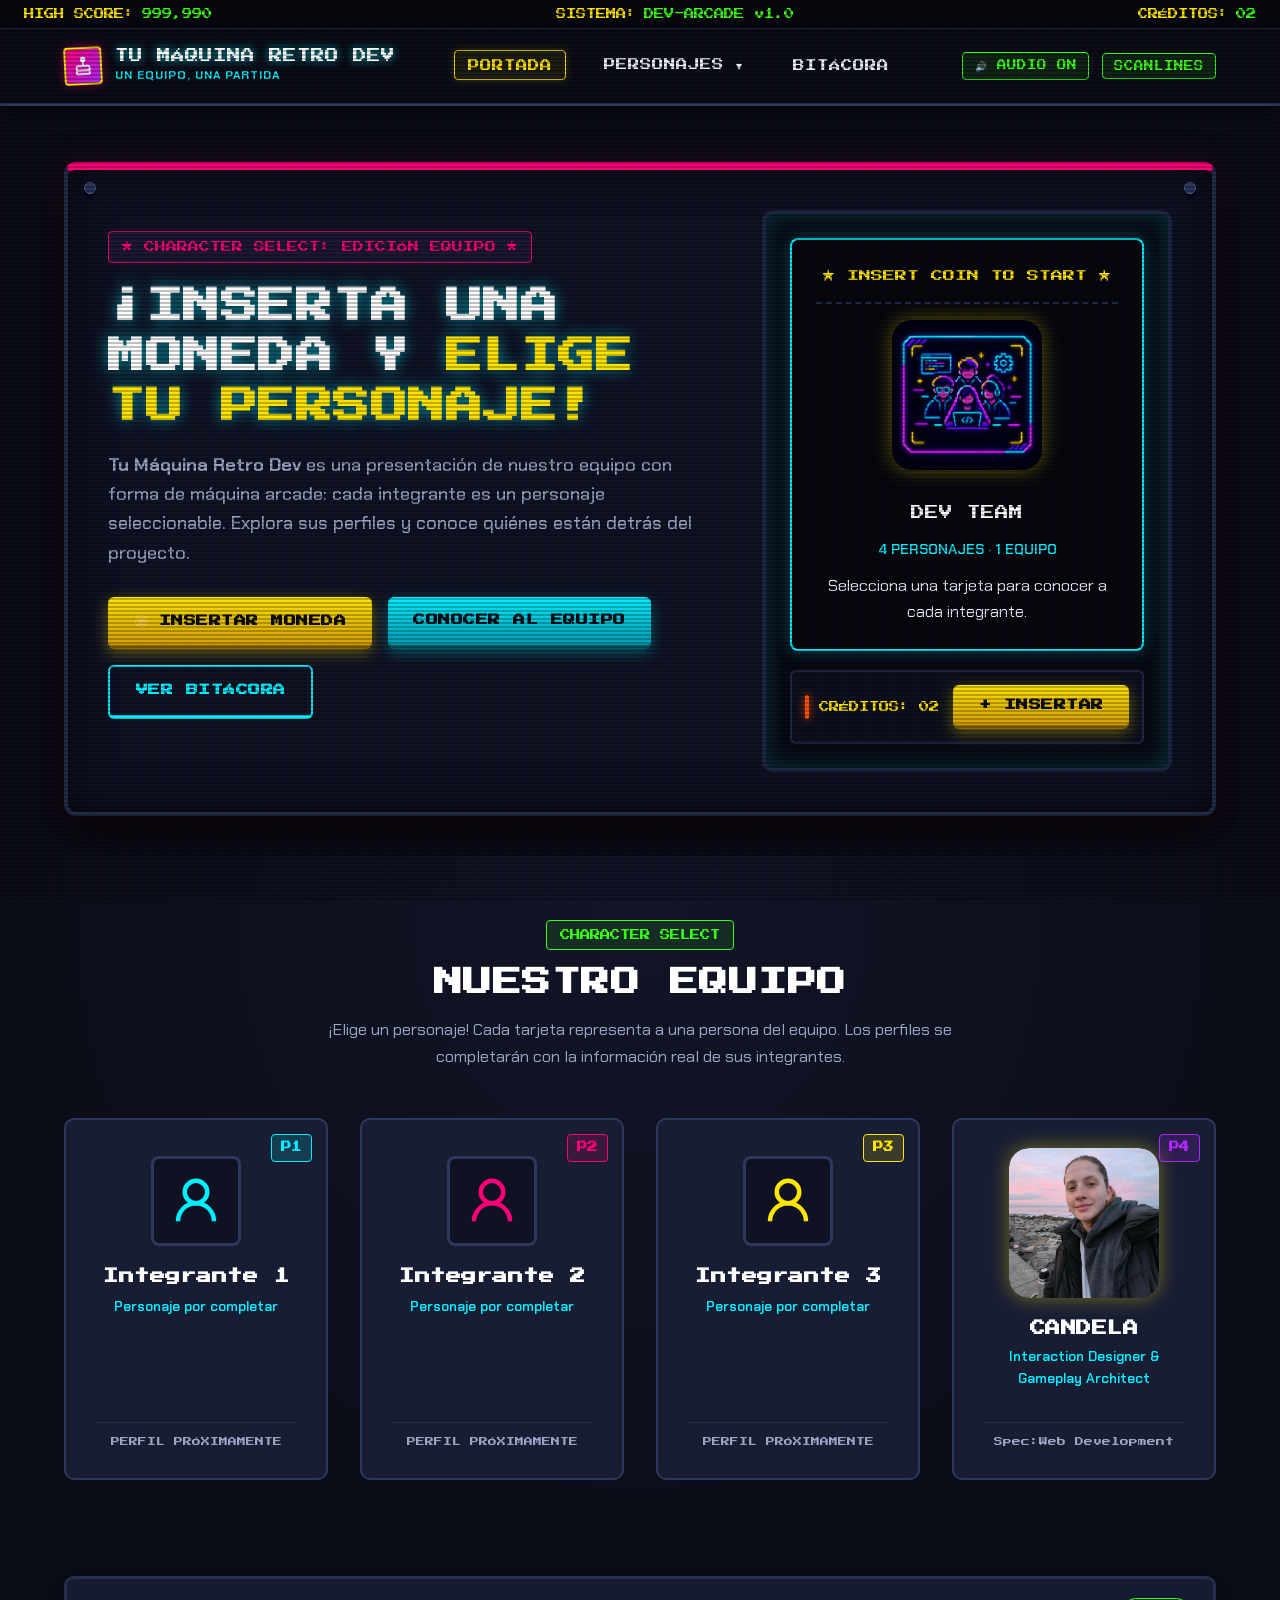
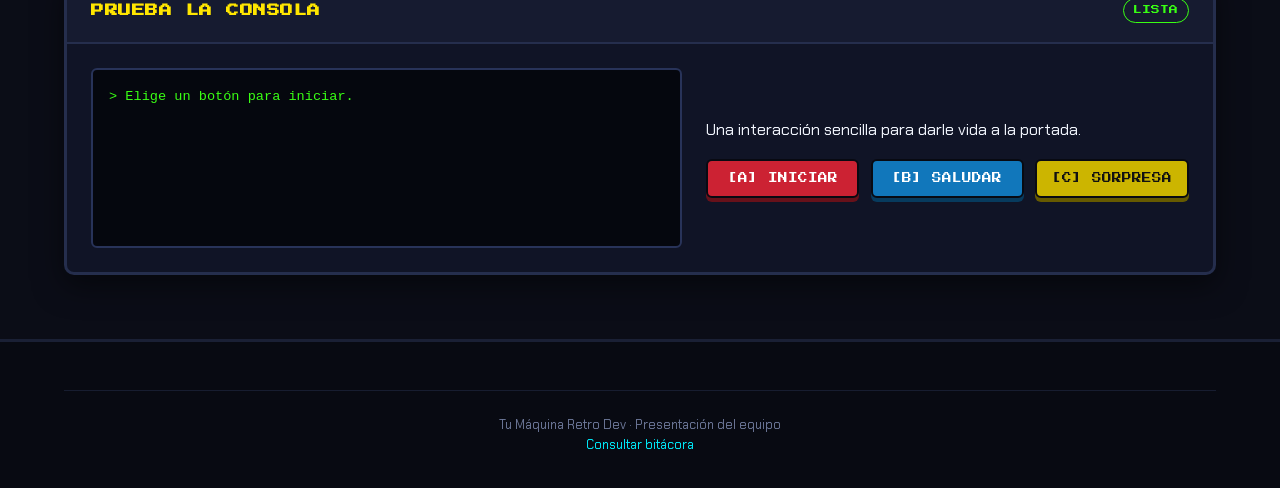
==== index.html @ 320ea213 "Actualizo index y perfil de Candela, agrego imágenes" ====
<!doctype html>
<html lang="es">

<head>
  <meta charset="UTF-8" />
  <meta name="viewport" content="width=device-width, initial-scale=1.0" />
  <meta name="description" content="Conoce al equipo detrás de Tu Máquina Retro Dev." />
  <title>Tu Máquina Retro Dev — Conoce al equipo</title>
  <link rel="stylesheet" href="css/styles.css" />
  <link rel="stylesheet" href="css/home.css" />
  <link rel="stylesheet" href="css/responsive.css" />
</head>

<body class="scanlines-active">
  <header class="arcade-header">
    <div class="header-top-hud">
      <div class="hud-item"><span>HIGH SCORE:</span><span class="hud-value">999,990</span></div>
      <div class="hud-item"><span>SISTEMA:</span><span class="hud-value">DEV-ARCADE v1.0</span></div>
      <div class="hud-item"><span>CRÉDITOS:</span><span class="hud-value credit-count-val">02</span></div>
    </div>
    <div class="header-main-nav container">
      <a class="brand-logo" href="index.html" aria-label="Tu Máquina Retro Dev, portada">
        <span class="brand-icon" aria-hidden="true">
          <svg viewBox="0 0 24 24">
            <path
              d="M12 2a3 3 0 0 0-3 3c0 1.3.84 2.4 2 2.82V11H7a3 3 0 0 0-3 3v6a2 2 0 0 0 2 2h12a2 2 0 0 0 2-2v-6a3 3 0 0 0-3-3h-4V7.82c1.16-.42 2-1.52 2-2.82a3 3 0 0 0-3-3zm-5 11h10a1 1 0 0 1 1 1v2H6v-2a1 1 0 0 1 1-1zm-1 5h12v2H6v-2z" />
          </svg>
        </span>
        <span class="brand-text">
          <span class="brand-title">TU MÁQUINA RETRO DEV</span>
          <span class="brand-subtitle">Un equipo, una partida</span>
        </span>
      </a>
      <nav aria-label="Navegación principal">
        <button class="mobile-menu-btn" id="btn-mobile-menu" type="button" aria-label="Abrir menú de navegación"
          aria-expanded="false">☰</button>
        <ul class="nav-menu" id="nav-menu-list">
          <li><a href="index.html" class="nav-link active">PORTADA</a></li>
          <li class="nav-dropdown"><button class="nav-link dropdown-toggle" type="button" aria-expanded="false"
              aria-controls="character-menu">PERSONAJES <span aria-hidden="true">▾</span></button>
            <ul class="dropdown-menu" id="character-menu">
              <li><a href="perfil-integrante-1.html" class="nav-link">PERSONAJE 1</a></li>
              <li><a href="perfil-integrante-2.html" class="nav-link">PERSONAJE 2</a></li>
              <li><a href="perfil-integrante-3.html" class="nav-link">PERSONAJE 3</a></li>
              <li><a href="perfil-integrante-4.html" class="nav-link">PERSONAJE 4</a></li>
            </ul>
          </li>
          <li><a href="bitacora.html" class="nav-link">BITÁCORA</a></li>
        </ul>
      </nav>
      <div class="header-actions">
        <button class="arcade-tool-btn" id="toggle-sound-btn" type="button" title="Activar o desactivar sonido retro">🔊
          AUDIO ON</button>
        <button class="arcade-tool-btn active" id="toggle-scanlines-btn" type="button"
          title="Activar o desactivar líneas CRT">SCANLINES</button>
      </div>
    </div>
  </header>

  <main>
    <section class="hero-arcade" id="inicio">
      <div class="container">
        <div class="arcade-cabinet-frame">
          <div class="hero-grid">
            <div class="hero-text-content">
              <p class="hero-badge-arcade">★ CHARACTER SELECT: EDICIÓN EQUIPO ★</p>
              <h1 class="hero-title">¡INSERTA UNA MONEDA Y <span>ELIGE TU PERSONAJE!</span></h1>
              <p class="hero-description"><strong>Tu Máquina Retro Dev</strong> es una presentación de nuestro equipo
                con forma de máquina arcade: cada integrante es un personaje seleccionable. Explora sus perfiles y
                conoce quiénes están detrás del proyecto.</p>
              <div class="hero-actions">
                <button class="btn-arcade btn-coin btn-insert-coin" type="button"><span aria-hidden="true">🪙</span>
                  INSERTAR MONEDA</button>
                <a href="#jugadores" class="btn-arcade btn-cyan">CONOCER AL EQUIPO</a>
                <a href="bitacora.html" class="btn-arcade btn-outline">VER BITÁCORA</a>
              </div>
            </div>
            <div class="arcade-screen-mockup" aria-label="Pantalla de selección de personajes">
              <div class="screen-crt-inner">
                <div class="screen-marquee"><span class="marquee-text">★ INSERT COIN TO START ★</span></div>
                <div class="screen-player-preview">
                  <!-- <div class="pixel-avatar-frame" aria-hidden="true">👾</div> -->
                   <div class="profile-avatar-large"
     style="width:150px; height:150px; margin:0 auto 20px auto; border-color:var(--neon-yellow); box-shadow:0 0 20px rgba(255,230,0,0.4); border-radius:20px; overflow:hidden;">

    <img src="img/PortadoDevTeam.png"
         alt="Foto portada"
         style="width:100%; height:100%; object-fit:cover; border-radius:20px;">

</div>
                  <div class="preview-name">DEV TEAM</div>
                  <div class="preview-role">4 PERSONAJES · 1 EQUIPO</div>
                  <p>Selecciona una tarjeta para conocer a cada integrante.</p>
                </div>
              </div>
              <div class="coin-door">
                <div class="coin-slot">
                  <div class="coin-slit" aria-hidden="true"></div><span class="coin-status-text">CRÉDITOS: <span
                      class="credit-count-val">02</span></span>
                </div><button class="btn-arcade btn-coin btn-insert-coin" type="button">+ INSERTAR</button>
              </div>
            </div>
          </div>
        </div>
      </div>
    </section>

    <section class="section-roster" id="jugadores">
      <div class="container">
        <header class="section-header">
          <span class="section-badge">CHARACTER SELECT</span>
          <h2 class="section-title">NUESTRO EQUIPO</h2>
          <p class="section-subtitle">¡Elige un personaje! Cada tarjeta representa a una persona del equipo. Los
            perfiles se completarán con la información real de sus integrantes.</p>
        </header>
        <div class="roster-grid">
          <a href="perfil-integrante-1.html" class="player-card"><span class="player-tag tag-p1">P1</span>
            <div class="player-avatar-box" aria-hidden="true"><svg class="player-avatar-icon" viewBox="0 0 24 24"
                fill="none" stroke="var(--neon-cyan)" stroke-width="2">
                <circle cx="12" cy="8" r="5"></circle>
                <path d="M20 21a8 8 0 1 0-16 0"></path>
              </svg></div>
            <div class="player-info-block">
              <h3 class="player-name">Integrante 1</h3>
              <p class="player-role-badge">Personaje por completar</p>
            </div>
            <p class="player-select-label">PERFIL PRÓXIMAMENTE</p>
          </a>
          <a href="perfil-integrante-2.html" class="player-card"><span class="player-tag tag-p2">P2</span>
            <div class="player-avatar-box" aria-hidden="true"><svg class="player-avatar-icon" viewBox="0 0 24 24"
                fill="none" stroke="var(--neon-pink)" stroke-width="2">
                <circle cx="12" cy="8" r="5"></circle>
                <path d="M20 21a8 8 0 1 0-16 0"></path>
              </svg></div>
            <div class="player-info-block">
              <h3 class="player-name">Integrante 2</h3>
              <p class="player-role-badge">Personaje por completar</p>
            </div>
            <p class="player-select-label">PERFIL PRÓXIMAMENTE</p>
          </a>
          <a href="perfil-integrante-3.html" class="player-card"><span class="player-tag tag-p3">P3</span>
            <div class="player-avatar-box" aria-hidden="true"><svg class="player-avatar-icon" viewBox="0 0 24 24"
                fill="none" stroke="var(--neon-yellow)" stroke-width="2">
                <circle cx="12" cy="8" r="5"></circle>
                <path d="M20 21a8 8 0 1 0-16 0"></path>
              </svg></div>
            <div class="player-info-block">
              <h3 class="player-name">Integrante 3</h3>
              <p class="player-role-badge">Personaje por completar</p>
            </div>
            <p class="player-select-label">PERFIL PRÓXIMAMENTE</p>
          </a>
          <a href="perfil-integrante-4.html" class="player-card"><span class="player-tag tag-p4">P4</span>
            <!-- <div class="player-avatar-box" aria-hidden="true"><svg class="player-avatar-icon" viewBox="0 0 24 24"
                fill="none" stroke="var(--neon-purple)" stroke-width="2">
                <circle cx="12" cy="8" r="5"></circle>
                <path d="M20 21a8 8 0 1 0-16 0"></path>
              </svg></div> -->

              <div class="profile-avatar-large"
     style="width:150px; height:150px; margin:0 auto 20px auto; border-color:var(--neon-yellow); box-shadow:0 0 20px rgba(255,230,0,0.4); border-radius:20px; overflow:hidden;">

    <img src="img/Candela.jpeg"
         alt="Foto de Candela"
         style="width:100%; height:100%; object-fit:cover; border-radius:20px;">

</div>
            <div class="player-info-block">
              <h3 class="player-name">CANDELA</h3>
              <p class="player-role-badge">Interaction Designer & Gameplay Architect</p>
            </div>
            <p class="player-select-label">Spec:Web Development </p>
          </a>
        </div>
      </div>
    </section>

    <section class="section-interactive-arcade" id="interaccion">
      <div class="container">
        <div class="arcade-test-station">
          <div class="station-header">
            <h2 class="station-title">PRUEBA LA CONSOLA</h2><span class="station-status-pill">LISTA</span>
          </div>
          <div class="station-body">
            <div class="arcade-console-screen" aria-live="polite">
              <div class="console-output-log" id="arcade-console-log">
                <div class="console-line">> Elige un botón para iniciar.</div>
              </div>
            </div>
            <div class="station-controls">
              <p>Una interacción sencilla para darle vida a la portada.</p>
              <div class="button-grid-arcade"><button class="btn-joystick-action btn-action-a" id="btn-action-a"
                  type="button">[A] INICIAR</button><button class="btn-joystick-action btn-action-b" id="btn-action-b"
                  type="button">[B] SALUDAR</button><button class="btn-joystick-action btn-action-c" id="btn-action-c"
                  type="button">[C] SORPRESA</button></div>
            </div>
          </div>
        </div>
      </div>
    </section>
  </main>

  <footer class="arcade-footer">
    <div class="container">
      <div class="footer-bottom">
        <p>Tu Máquina Retro Dev · Presentación del equipo</p><a href="bitacora.html">Consultar bitácora</a>
      </div>
    </div>
  </footer>
  <script src="js/common.js"></script>
  <script src="js/index.js"></script>
</body>

</html>
---- css/styles.css ----
/* Fuentes de Google: 'Press Start 2P' (Títulos arcade) y 'Chakra Petch' (Lectura retro-tecnológica clara) */
@import url('https://fonts.googleapis.com/css2?family=Chakra+Petch:ital,wght@0,400;0,600;0,700;1,400&family=Press+Start+2P&display=swap');

:root {
  /* Paleta de Colores Arcade */
  --bg-cabinet: #0b0d17;
  --bg-screen: #111424;
  --bg-card: #181d33;
  --bg-card-hover: #222947;
  --bg-panel: #141829;
  
  --neon-cyan: #00f0ff;
  --neon-pink: #ff0077;
  --neon-yellow: #ffe600;
  --neon-green: #39ff14;
  --neon-purple: #b026ff;
  
  --text-main: #f0f4fc;
  --text-muted: #9aa5c4;
  --text-dark: #0b0d17;
  
  --border-arcade: #2e385c;
  --border-glow: rgba(0, 240, 255, 0.4);
  
  /* Sombras y Luces */
  --glow-cyan: 0 0 10px rgba(0, 240, 255, 0.6), 0 0 20px rgba(0, 240, 255, 0.3);
  --glow-pink: 0 0 10px rgba(255, 0, 119, 0.6), 0 0 20px rgba(255, 0, 119, 0.3);
  --glow-yellow: 0 0 10px rgba(255, 230, 0, 0.6), 0 0 20px rgba(255, 230, 0, 0.3);

  /* Tipografías */
  --font-arcade: 'Press Start 2P', monospace, cursive;
  --font-text: 'Chakra Petch', -apple-system, BlinkMacSystemFont, 'Segoe UI', Roboto, sans-serif;
  
  /* Dimensiones y espaciados */
  --header-height: 74px;
  --container-max: 1200px;
}

/* Reset básico y normalización */
*, *::before, *::after {
  box-sizing: border-box;
  margin: 0;
  padding: 0;
}

html {
  scroll-behavior: smooth;
  font-size: 16px;
}

body {
  background-color: var(--bg-cabinet);
  color: var(--text-main);
  font-family: var(--font-text);
  line-height: 1.6;
  min-height: 100vh;
  position: relative;
  overflow-x: hidden;
  display: flex;
  flex-direction: column;
}

/* Efecto de Scanlines sutil sobre la pantalla */
body.scanlines-active::before {
  content: " ";
  display: block;
  position: fixed;
  top: 0; left: 0; bottom: 0; right: 0;
  background: linear-gradient(rgba(18, 16, 16, 0) 50%, rgba(0, 0, 0, 0.28) 50%),
              linear-gradient(90deg, rgba(255, 0, 0, 0.03), rgba(0, 255, 0, 0.01), rgba(0, 0, 255, 0.03));
  z-index: 999;
  background-size: 100% 4px, 6px 100%;
  pointer-events: none;
  opacity: 0.85;
}

/* Enlaces universales */
a {
  color: var(--neon-cyan);
  text-decoration: none;
  transition: all 0.2s ease;
}

a:hover {
  color: var(--neon-yellow);
  text-shadow: var(--glow-yellow);
}

/* Tipografía de títulos arcade */
h1, h2, h3, .arcade-font {
  font-family: var(--font-arcade);
  line-height: 1.4;
  letter-spacing: 0.5px;
}

.section-title {
  margin-bottom: 0.8rem;
  color: #fff;
  font-size: clamp(1.2rem, 3.5vw, 1.8rem);
}

/* Contenedor general centrado */
.container {
  width: 100%;
  max-width: var(--container-max);
  margin: 0 auto;
  padding: 0 1.5rem;
}

/* ==========================================================================
   HEADER Y NAVEGACIÓN ARCADE
   ========================================================================== */
.arcade-header {
  position: sticky;
  top: 0;
  z-index: 100;
  background: rgba(11, 13, 23, 0.95);
  backdrop-filter: blur(8px);
  border-bottom: 3px solid var(--border-arcade);
  box-shadow: 0 4px 20px rgba(0, 0, 0, 0.6);
}

/* Tira superior de estado: High Score, Créditos, etc. */
.header-top-hud {
  background: #06070d;
  border-bottom: 1px solid #1e243a;
  padding: 0.35rem 1.5rem;
  font-family: var(--font-arcade);
  font-size: 0.65rem;
  display: flex;
  justify-content: space-between;
  align-items: center;
  color: var(--neon-yellow);
}

.hud-item {
  display: flex;
  align-items: center;
  gap: 0.5rem;
}

.hud-value {
  color: var(--neon-green);
}

.header-main-nav {
  display: flex;
  align-items: center;
  justify-content: space-between;
  height: var(--header-height);
  padding: 0 1.5rem;
}

/* Logo con Marquesina Retro */
.brand-logo {
  display: flex;
  align-items: center;
  gap: 0.8rem;
  text-decoration: none;
}

.brand-icon {
  width: 38px;
  height: 38px;
  background: linear-gradient(135deg, var(--neon-pink), var(--neon-purple));
  display: flex;
  align-items: center;
  justify-content: center;
  border: 2px solid var(--neon-yellow);
  box-shadow: 0 0 10px rgba(255, 0, 119, 0.5);
  transform: rotate(-3deg);
  border-radius: 4px;
}

.brand-icon svg {
  width: 22px;
  height: 22px;
  fill: #fff;
}

.brand-text {
  display: flex;
  flex-direction: column;
}

.brand-title {
  font-family: var(--font-arcade);
  font-size: 0.85rem;
  color: #fff;
  text-shadow: 0 0 8px rgba(0, 240, 255, 0.8);
}

.brand-subtitle {
  font-size: 0.72rem;
  color: var(--neon-cyan);
  letter-spacing: 1px;
  text-transform: uppercase;
  font-weight: 700;
}

/* Links de navegación */
.nav-menu {
  display: flex;
  list-style: none;
  gap: 1.5rem;
  align-items: center;
}

.nav-link {
  font-family: var(--font-arcade);
  font-size: 0.72rem;
  color: var(--text-main);
  padding: 0.5rem 0.8rem;
  border: 1px solid transparent;
  border-radius: 4px;
  transition: all 0.2s ease;
  position: relative;
}

.nav-link:hover, .nav-link.active {
  color: var(--neon-yellow);
  border-color: var(--neon-yellow);
  background: rgba(255, 230, 0, 0.08);
  box-shadow: 0 0 10px rgba(255, 230, 0, 0.2);
}

.nav-dropdown {
  position: relative;
  list-style: none;
}

.dropdown-toggle {
  background: transparent;
  cursor: pointer;
}

.dropdown-menu {
  display: none;
  position: absolute;
  top: 100%;
  left: 0;
  z-index: 120;
  min-width: 190px;
  padding: 0.5rem;
  list-style: none;
  background: #0b0e1b;
  border: 1px solid var(--neon-cyan);
  border-radius: 4px;
  box-shadow: 0 8px 22px rgba(0, 0, 0, 0.7);
}

.nav-dropdown.open .dropdown-menu {
  display: block;
}

.dropdown-menu .nav-link {
  display: block;
  white-space: nowrap;
}

/* Menú botón de audio / scanlines */
.header-actions {
  display: flex;
  align-items: center;
  gap: 0.8rem;
}

.arcade-tool-btn {
  background: #191f38;
  border: 1px solid var(--border-arcade);
  color: var(--text-muted);
  font-family: var(--font-arcade);
  font-size: 0.6rem;
  padding: 0.45rem 0.7rem;
  cursor: pointer;
  border-radius: 4px;
  display: inline-flex;
  align-items: center;
  gap: 0.4rem;
  transition: all 0.2s ease;
}

.arcade-tool-btn:hover {
  color: #fff;
  border-color: var(--neon-cyan);
  box-shadow: 0 0 8px rgba(0, 240, 255, 0.4);
}

.arcade-tool-btn.active {
  color: var(--neon-green);
  border-color: var(--neon-green);
  background: rgba(57, 255, 20, 0.1);
}

/* Botón Hamburguesa móvil */
.mobile-menu-btn {
  display: none;
  background: transparent;
  border: 2px solid var(--neon-cyan);
  color: var(--neon-cyan);
  padding: 0.4rem 0.6rem;
  cursor: pointer;
  border-radius: 4px;
  font-size: 1.2rem;
}

/* ==========================================================================
   BOTONES ESTILO MÁQUINA ARCADE
   ========================================================================== */
.btn-arcade {
  font-family: var(--font-arcade);
  font-size: 0.75rem;
  padding: 0.9rem 1.6rem;
  border: none;
  cursor: pointer;
  position: relative;
  display: inline-flex;
  align-items: center;
  justify-content: center;
  gap: 0.6rem;
  text-transform: uppercase;
  font-weight: bold;
  text-decoration: none;
  letter-spacing: 0.5px;
  border-radius: 6px;
  transition: transform 0.1s ease, box-shadow 0.2s ease;
  user-select: none;
}

.btn-arcade:active {
  transform: translateY(3px);
}

/* Botón Primario: Moneda / Insert Coin */
.btn-coin {
  background: linear-gradient(180deg, #ffe600 0%, #d4a000 100%);
  color: #0b0d17;
  border-bottom: 4px solid #8f6c00;
  box-shadow: 0 4px 15px rgba(255, 230, 0, 0.4);
}

.btn-coin:hover {
  background: linear-gradient(180deg, #fff04d 0%, #e6b000 100%);
  box-shadow: 0 0 20px rgba(255, 230, 0, 0.7);
  color: #000;
}

/* Botón Secundario: Cyan */
.btn-cyan {
  background: linear-gradient(180deg, #00f0ff 0%, #009db3 100%);
  color: #0b0d17;
  border-bottom: 4px solid #005c69;
  box-shadow: 0 4px 15px rgba(0, 240, 255, 0.35);
}

.btn-cyan:hover {
  color: #000;
  box-shadow: 0 0 20px rgba(0, 240, 255, 0.7);
}

/* Botón Rosa / Magenta */
.btn-pink {
  background: linear-gradient(180deg, #ff0077 0%, #ba0057 100%);
  color: #fff;
  border-bottom: 4px solid #6b0032;
  box-shadow: 0 4px 15px rgba(255, 0, 119, 0.35);
}

.btn-pink:hover {
  color: #fff;
  box-shadow: 0 0 20px rgba(255, 0, 119, 0.7);
}

/* Botón Borde / Outline */
.btn-outline {
  background: transparent;
  color: var(--neon-cyan);
  border: 2px solid var(--neon-cyan);
  border-bottom: 4px solid var(--neon-cyan);
}

.btn-outline:hover {
  background: rgba(0, 240, 255, 0.15);
  color: #fff;
  box-shadow: 0 0 15px rgba(0, 240, 255, 0.4);
}

/* ==========================================================================
   FOOTER ARCADE
   ========================================================================== */
.arcade-footer {
  margin-top: auto;
  background: #080a12;
  border-top: 3px solid #1a2035;
  padding: 3rem 0 2rem;
  color: var(--text-muted);
}

.footer-grid {
  display: grid;
  grid-template-columns: 2fr 1fr 1fr;
  gap: 2.5rem;
  margin-bottom: 2.5rem;
}

.footer-brand h4 {
  font-family: var(--font-arcade);
  font-size: 0.85rem;
  color: #fff;
  margin-bottom: 0.8rem;
}

.footer-brand p {
  font-size: 0.92rem;
  line-height: 1.6;
}

.footer-col h5 {
  font-family: var(--font-arcade);
  font-size: 0.72rem;
  color: var(--neon-yellow);
  margin-bottom: 1rem;
}

.footer-links {
  list-style: none;
  display: flex;
  flex-direction: column;
  gap: 0.6rem;
}

.footer-links a {
  color: var(--text-muted);
  font-size: 0.9rem;
}

.footer-links a:hover {
  color: var(--neon-cyan);
}

.footer-bottom {
  text-align: center;
  border-top: 1px solid #171d30;
  padding-top: 1.5rem;
  font-size: 0.8rem;
  color: #6d7899;
}
---- css/home.css ----
/* Portada: marquesina y marco del gabinete */
.hero-arcade {
  padding: 3.5rem 0 2.5rem;
  overflow: hidden;
}

.arcade-cabinet-frame {
  position: relative;
  padding: 2.5rem;
  border: 4px solid #232b49;
  border-top: 8px solid var(--neon-pink);
  border-radius: 12px;
  background: #0f1324;
  box-shadow: 0 15px 40px rgba(0, 0, 0, 0.8), inset 0 0 40px rgba(0, 0, 0, 0.6), 0 0 30px rgba(255, 0, 119, 0.15);
}

.arcade-cabinet-frame::before,
.arcade-cabinet-frame::after {
  position: absolute;
  top: 12px;
  width: 12px;
  height: 12px;
  border: 1px solid #4d5d99;
  border-radius: 50%;
  background: #2a3459;
  box-shadow: 0 4px 0 rgba(0, 0, 0, 0.5);
  content: "";
}

.arcade-cabinet-frame::before { left: 16px; }
.arcade-cabinet-frame::after { right: 16px; }

.hero-grid {
  display: grid;
  grid-template-columns: 1.2fr 0.8fr;
  align-items: center;
  gap: 2.5rem;
}

.hero-badge-arcade {
  display: inline-flex;
  align-items: center;
  gap: 0.6rem;
  margin-bottom: 1.2rem;
  padding: 0.4rem 0.8rem;
  border: 1px solid var(--neon-pink);
  border-radius: 4px;
  background: #1c1833;
  color: var(--neon-pink);
  font-family: var(--font-arcade);
  font-size: 0.68rem;
  animation: pulseNeon 2s infinite ease-in-out;
}

@keyframes pulseNeon {
  0%, 100% { box-shadow: 0 0 6px rgba(255, 0, 119, 0.3); }
  50% { box-shadow: 0 0 16px rgba(255, 0, 119, 0.7); }
}

.hero-title {
  margin-bottom: 1.2rem;
  color: #fff;
  font-size: clamp(1.4rem, 4vw, 2.3rem);
  line-height: 1.35;
  text-shadow: 0 0 15px rgba(0, 240, 255, 0.6);
}

.hero-title span { color: var(--neon-yellow); }

.hero-description {
  margin-bottom: 1.8rem;
  color: var(--text-muted);
  font-size: 1.15rem;
  font-weight: 500;
}

.hero-actions {
  display: flex;
  flex-wrap: wrap;
  gap: 1rem;
  margin-bottom: 2rem;
}

.hero-specs {
  display: grid;
  grid-template-columns: repeat(3, 1fr);
  gap: 1rem;
  padding-top: 1.2rem;
  border-top: 1px solid var(--border-arcade);
}

.spec-box {
  padding: 0.6rem;
  border-left: 3px solid var(--neon-cyan);
  border-radius: 6px;
  background: rgba(0, 0, 0, 0.3);
}

.spec-label { color: var(--text-muted); font-size: 0.75rem; text-transform: uppercase; }
.spec-value { color: var(--neon-cyan); font-family: var(--font-arcade); font-size: 0.8rem; }

/* Pantalla CRT y controles de moneda */
.arcade-screen-mockup {
  position: relative;
  padding: 1.5rem;
  border: 4px solid #1f2742;
  border-radius: 12px;
  background: #080a14;
  box-shadow: inset 0 0 25px rgba(0, 240, 255, 0.2);
}

.screen-crt-inner {
  position: relative;
  overflow: hidden;
  padding: 1.5rem;
  border: 2px solid var(--neon-cyan);
  border-radius: 8px;
  background: #06070e;
  box-shadow: 0 0 15px rgba(0, 240, 255, 0.3);
}

.screen-marquee {
  margin-bottom: 1rem;
  padding-bottom: 0.8rem;
  border-bottom: 2px dashed #283359;
  text-align: center;
}

.marquee-text {
  color: var(--neon-yellow);
  font-family: var(--font-arcade);
  font-size: 0.75rem;
  animation: blinkMarquee 1s step-end infinite;
}

@keyframes blinkMarquee { 50% { opacity: 0.2; } }

.screen-player-preview {
  display: flex;
  flex-direction: column;
  align-items: center;
  gap: 0.8rem;
  text-align: center;
}

.pixel-avatar-frame {
  position: relative;
  display: flex;
  width: 110px;
  height: 110px;
  align-items: center;
  justify-content: center;
  border: 3px solid var(--neon-pink);
  border-radius: 8px;
  background: #171b30;
  box-shadow: 0 0 15px rgba(255, 0, 119, 0.4);
}

.pixel-avatar-frame svg { width: 70px; height: 70px; }
.preview-name { color: #fff; font-family: var(--font-arcade); font-size: 0.85rem; }
.preview-role { color: var(--neon-cyan); font-size: 0.9rem; font-weight: 600; }

.coin-door {
  display: flex;
  align-items: center;
  justify-content: space-between;
  gap: 0.8rem;
  margin-top: 1.2rem;
  padding: 0.8rem;
  border: 2px solid #232a48;
  border-radius: 6px;
  background: #0d101e;
}

.coin-slot { display: flex; align-items: center; gap: 0.6rem; }
.coin-slit { width: 4px; height: 24px; border-radius: 2px; background: #ff5500; box-shadow: 0 0 8px #ff5500; }
.coin-status-text { color: var(--neon-yellow); font-family: var(--font-arcade); font-size: 0.65rem; }

/* Selección de personajes */
.section-roster {
  padding: 4rem 0;
  background: radial-gradient(circle at 50% 10%, rgba(26, 33, 64, 0.4), rgba(11, 13, 23, 0) 70%);
}

.section-header { margin-bottom: 3rem; text-align: center; }

.section-badge {
  display: inline-block;
  margin-bottom: 0.8rem;
  padding: 0.35rem 0.8rem;
  border: 1px solid var(--neon-green);
  border-radius: 4px;
  background: rgba(57, 255, 20, 0.1);
  color: var(--neon-green);
  font-family: var(--font-arcade);
  font-size: 0.65rem;
}

.section-subtitle { max-width: 650px; margin: 0 auto; color: var(--text-muted); font-size: 1.05rem; }

.roster-grid { display: grid; grid-template-columns: repeat(4, 1fr); gap: 2rem; }

.player-card {
  position: relative;
  display: flex;
  flex-direction: column;
  overflow: hidden;
  padding: 1.8rem;
  border: 2px solid var(--border-arcade);
  border-radius: 10px;
  background: var(--bg-card);
  color: inherit;
  text-decoration: none;
  transition: transform 0.25s ease, border-color 0.25s ease, box-shadow 0.25s ease;
}

.player-card:hover { transform: translateY(-6px); border-color: var(--neon-cyan); box-shadow: 0 10px 30px rgba(0, 240, 255, 0.25); }
.player-card.featured { border-color: var(--neon-pink); }
.player-card.featured:hover { box-shadow: 0 10px 30px rgba(255, 0, 119, 0.3); }

.player-tag {
  position: absolute;
  top: 14px;
  right: 14px;
  padding: 0.3rem 0.6rem;
  border-radius: 4px;
  font-family: var(--font-arcade);
  font-size: 0.65rem;
  font-weight: bold;
}

.tag-p1 { border: 1px solid var(--neon-cyan); background: rgba(0, 240, 255, 0.15); color: var(--neon-cyan); }
.tag-p2 { border: 1px solid var(--neon-pink); background: rgba(255, 0, 119, 0.15); color: var(--neon-pink); }
.tag-p3 { border: 1px solid var(--neon-yellow); background: rgba(255, 230, 0, 0.15); color: var(--neon-yellow); }
.tag-p4 { border: 1px solid var(--neon-purple); background: rgba(176, 38, 255, 0.15); color: var(--neon-purple); }

.player-avatar-box {
  position: relative;
  display: flex;
  width: 90px;
  height: 90px;
  align-items: center;
  justify-content: center;
  margin: 0.5rem auto 1.2rem;
  border: 3px solid var(--border-arcade);
  border-radius: 8px;
  background: #0e1222;
}

.player-card:hover .player-avatar-box { border-color: inherit; }
.player-avatar-icon { width: 54px; height: 54px; }
.player-info-block { margin-bottom: 1.4rem; text-align: center; }
.player-name { margin-bottom: 0.4rem; color: #fff; font-family: var(--font-arcade); font-size: 0.95rem; }
.player-role-badge { display: inline-block; margin-bottom: 0.6rem; color: var(--neon-cyan); font-size: 0.85rem; font-weight: 600; }

.player-select-label {
  margin-top: auto;
  padding-top: 0.8rem;
  border-top: 1px solid rgba(255, 255, 255, 0.08);
  color: var(--text-muted);
  font-family: var(--font-arcade);
  font-size: 0.55rem;
  text-align: center;
}

/* Consola interactiva de la portada */
.section-interactive-arcade { padding: 2rem 0 4rem; }
.arcade-test-station { overflow: hidden; border: 3px solid #252e4d; border-radius: 10px; background: #101426; box-shadow: 0 10px 30px rgba(0, 0, 0, 0.5); }
.station-header { display: flex; align-items: center; justify-content: space-between; gap: 1rem; padding: 1.2rem 1.5rem; border-bottom: 2px solid #252e4d; background: #161b30; }
.station-title { color: var(--neon-yellow); font-size: 0.8rem; }
.station-status-pill { padding: 0.25rem 0.6rem; border: 1px solid var(--neon-green); border-radius: 999px; color: var(--neon-green); font-family: var(--font-arcade); font-size: 0.55rem; }
.station-body { display: grid; grid-template-columns: 1.1fr 0.9fr; gap: 1.5rem; padding: 1.5rem; }
.arcade-console-screen { min-height: 180px; padding: 1rem; border: 2px solid #283359; border-radius: 6px; background: #05070e; font-family: 'Courier New', monospace; }
.console-output-log { max-height: 180px; overflow-y: auto; color: var(--neon-green); font-size: 0.85rem; }
.console-line { margin-bottom: 0.45rem; }
.console-prompt-line { display: flex; gap: 0.4rem; margin-top: 0.8rem; color: var(--neon-cyan); font-family: 'Courier New', monospace; font-size: 0.85rem; }
.blinking-cursor { animation: blinkMarquee 1s step-end infinite; }
.station-controls { display: flex; flex-direction: column; justify-content: center; gap: 1rem; }
.button-grid-arcade { display: grid; grid-template-columns: repeat(3, 1fr); gap: 0.7rem; }
.btn-joystick-action { padding: 0.8rem 0.5rem; border: 2px solid #080a12; border-radius: 6px; color: #fff; font-family: var(--font-arcade); font-size: 0.6rem; cursor: pointer; transition: transform 0.15s ease, filter 0.15s ease; }
.btn-joystick-action:hover { filter: brightness(1.2); transform: translateY(-2px); }
.btn-action-a { background: #cc2233; box-shadow: 0 4px #67111a; }
.btn-action-b { background: #1177bb; box-shadow: 0 4px #073b5e; }
.btn-action-c { background: #ccb500; color: #111; box-shadow: 0 4px #665a00; }

@media (prefers-reduced-motion: reduce) {
  .hero-badge-arcade, .marquee-text, .blinking-cursor { animation: none; }
}
---- css/responsive.css ----
/* ==========================================================================
   BREAKPOINTS RESPONSIVE OBLIGATORIOS (1200px, 900px, 400px)
   ========================================================================== */

/* Breakpoint 1: 1200px (Laptops medianas y pantallas de escritorio) */
@media (max-width: 1200px) {
  :root {
    --container-max: 1000px;
  }
  
  .features-grid {
    grid-template-columns: repeat(2, 1fr);
  }
  
  .hero-grid {
    grid-template-columns: 1.1fr 0.9fr;
    gap: 2rem;
  }

  .roster-grid {
    grid-template-columns: repeat(2, 1fr);
  }
}

/* Breakpoint 2: 900px (Tablets y pantallas medianas) */
@media (max-width: 900px) {
  .header-main-nav {
    position: relative;
  }
  
  .mobile-menu-btn {
    display: block;
  }
  
  .nav-menu {
    display: none;
    position: absolute;
    top: var(--header-height);
    left: 0;
    right: 0;
    background: #0b0e1b;
    border-bottom: 3px solid var(--neon-cyan);
    flex-direction: column;
    padding: 1.5rem;
    gap: 1rem;
    box-shadow: 0 10px 30px rgba(0, 0, 0, 0.9);
  }
  
  .nav-menu.open {
    display: flex;
  }

  .nav-dropdown {
    width: 100%;
  }

  .dropdown-toggle {
    width: 100%;
    text-align: left;
  }

  .dropdown-menu,
  .nav-dropdown.open .dropdown-menu {
    position: static;
    min-width: 0;
    padding-left: 1rem;
    border: 0;
    box-shadow: none;
    background: transparent;
  }
  
  .hero-grid {
    grid-template-columns: 1fr;
    text-align: center;
  }
  
  .hero-actions {
    justify-content: center;
  }
  
  .hero-specs {
    max-width: 500px;
    margin: 0 auto;
  }
  
  .roster-grid {
    grid-template-columns: repeat(2, 1fr);
  }
  
  .station-body {
    grid-template-columns: 1fr;
  }
  
  .profile-hero-card {
    grid-template-columns: 1fr;
    text-align: center;
    justify-items: center;
  }
  
  .profile-stats-pill-row {
    justify-content: center;
  }
  
  .profile-sections-grid {
    grid-template-columns: 1fr;
  }
  
  .footer-grid {
    grid-template-columns: 1fr;
    gap: 1.8rem;
  }
}

/* Breakpoint 3: 400px (Teléfonos móviles compactos) */
@media (max-width: 400px) {
  html {
    font-size: 14px;
  }
  
  .container {
    padding: 0 1rem;
  }
  
  .header-top-hud {
    font-size: 0.55rem;
    padding: 0.3rem 0.8rem;
    flex-direction: column;
    gap: 0.2rem;
    text-align: center;
  }
  
  .brand-title {
    font-size: 0.72rem;
  }
  
  .brand-icon {
    width: 30px;
    height: 30px;
  }
  
  .hero-title {
    font-size: 1.3rem;
  }
  
  .roster-grid {
    grid-template-columns: 1fr;
  }
  
  .features-grid {
    grid-template-columns: 1fr;
  }
  
  .arcade-cabinet-frame {
    padding: 1.2rem;
  }
  
  .btn-arcade {
    width: 100%;
    padding: 0.85rem 1rem;
  }
  
  .button-grid-arcade {
    grid-template-columns: 1fr;
  }
  
  .profile-switcher {
    flex-direction: column;
    gap: 1rem;
    align-items: stretch;
  }
  
  .profile-switcher a {
    text-align: center;
  }
}
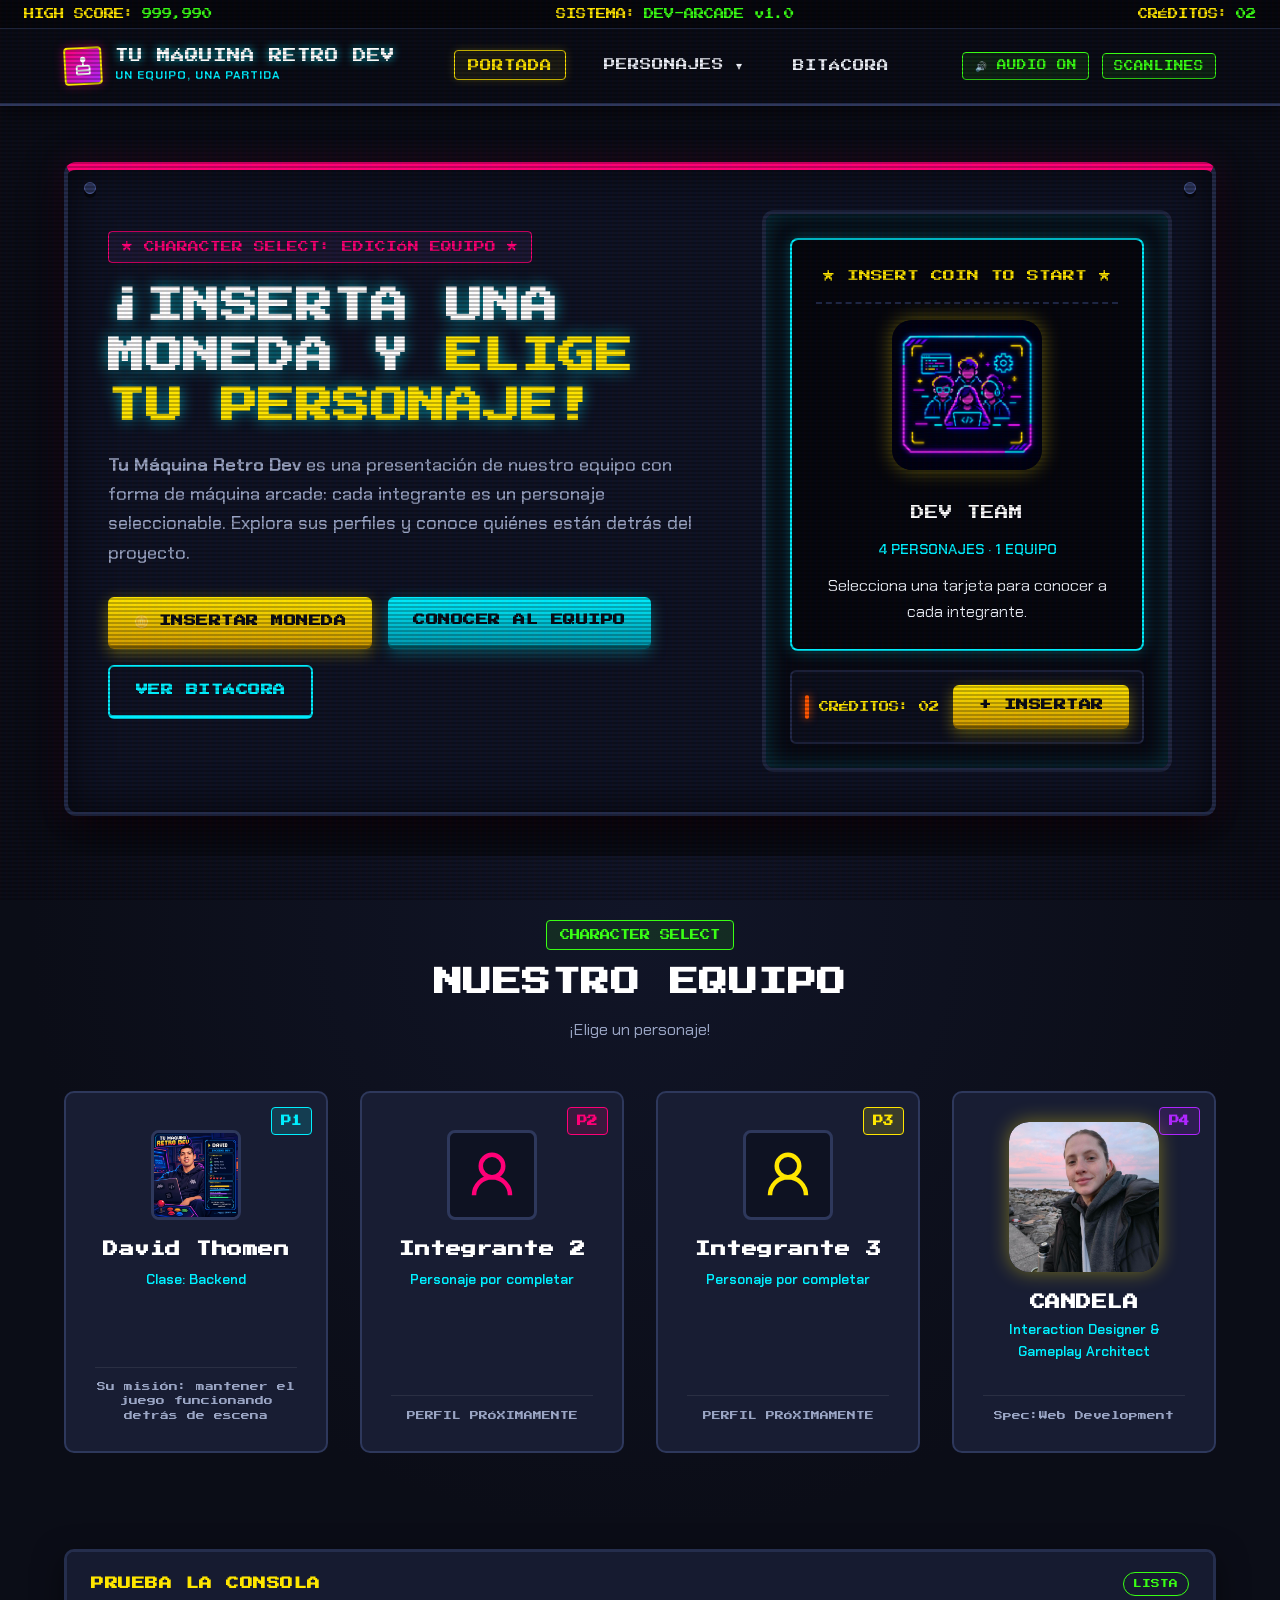
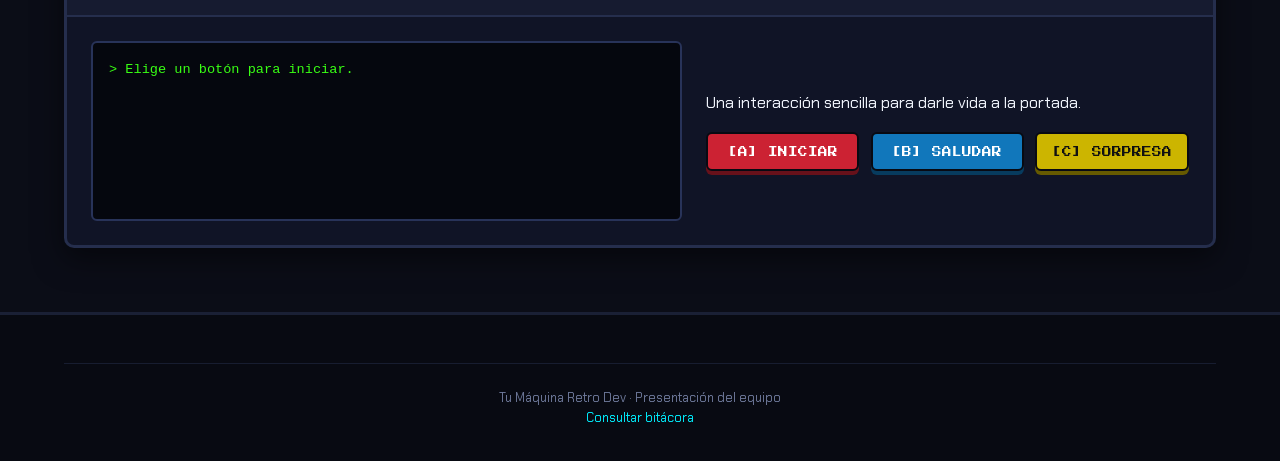
==== commit 2c403f9a: "feat(perfil): carga de datos de integrante 1" ====
--- a/index.html
+++ b/index.html
@@ -110,21 +110,18 @@
         <header class="section-header">
           <span class="section-badge">CHARACTER SELECT</span>
           <h2 class="section-title">NUESTRO EQUIPO</h2>
-          <p class="section-subtitle">¡Elige un personaje! Cada tarjeta representa a una persona del equipo. Los
-            perfiles se completarán con la información real de sus integrantes.</p>
+          <p class="section-subtitle">¡Elige un personaje!</p>
         </header>
         <div class="roster-grid">
           <a href="perfil-integrante-1.html" class="player-card"><span class="player-tag tag-p1">P1</span>
-            <div class="player-avatar-box" aria-hidden="true"><svg class="player-avatar-icon" viewBox="0 0 24 24"
-                fill="none" stroke="var(--neon-cyan)" stroke-width="2">
-                <circle cx="12" cy="8" r="5"></circle>
-                <path d="M20 21a8 8 0 1 0-16 0"></path>
-              </svg></div>
-            <div class="player-info-block">
-              <h3 class="player-name">Integrante 1</h3>
-              <p class="player-role-badge">Personaje por completar</p>
-            </div>
-            <p class="player-select-label">PERFIL PRÓXIMAMENTE</p>
+            <div class="player-avatar-box" aria-hidden="true">
+              <img src="img/david retro.webp" alt="Imagen de personaje David Thomen">
+            </div>
+            <div class="player-info-block">
+              <h3 class="player-name">David Thomen</h3>
+              <p class="player-role-badge">Clase: Backend</p>
+            </div>
+            <p class="player-select-label">Su misión: mantener el juego funcionando detrás de escena</p>
           </a>
           <a href="perfil-integrante-2.html" class="player-card"><span class="player-tag tag-p2">P2</span>
             <div class="player-avatar-box" aria-hidden="true"><svg class="player-avatar-icon" viewBox="0 0 24 24"
@@ -211,4 +208,4 @@
   <script src="js/index.js"></script>
 </body>
 
-</html>+</html>
--- a/css/home.css
+++ b/css/home.css
@@ -249,6 +249,12 @@
 
 .player-card:hover .player-avatar-box { border-color: inherit; }
 .player-avatar-icon { width: 54px; height: 54px; }
+.player-avatar-box img {
+  width: 100%;
+  height: 100%;
+  border-radius: 5px;
+  object-fit: cover;
+}
 .player-info-block { margin-bottom: 1.4rem; text-align: center; }
 .player-name { margin-bottom: 0.4rem; color: #fff; font-family: var(--font-arcade); font-size: 0.95rem; }
 .player-role-badge { display: inline-block; margin-bottom: 0.6rem; color: var(--neon-cyan); font-size: 0.85rem; font-weight: 600; }
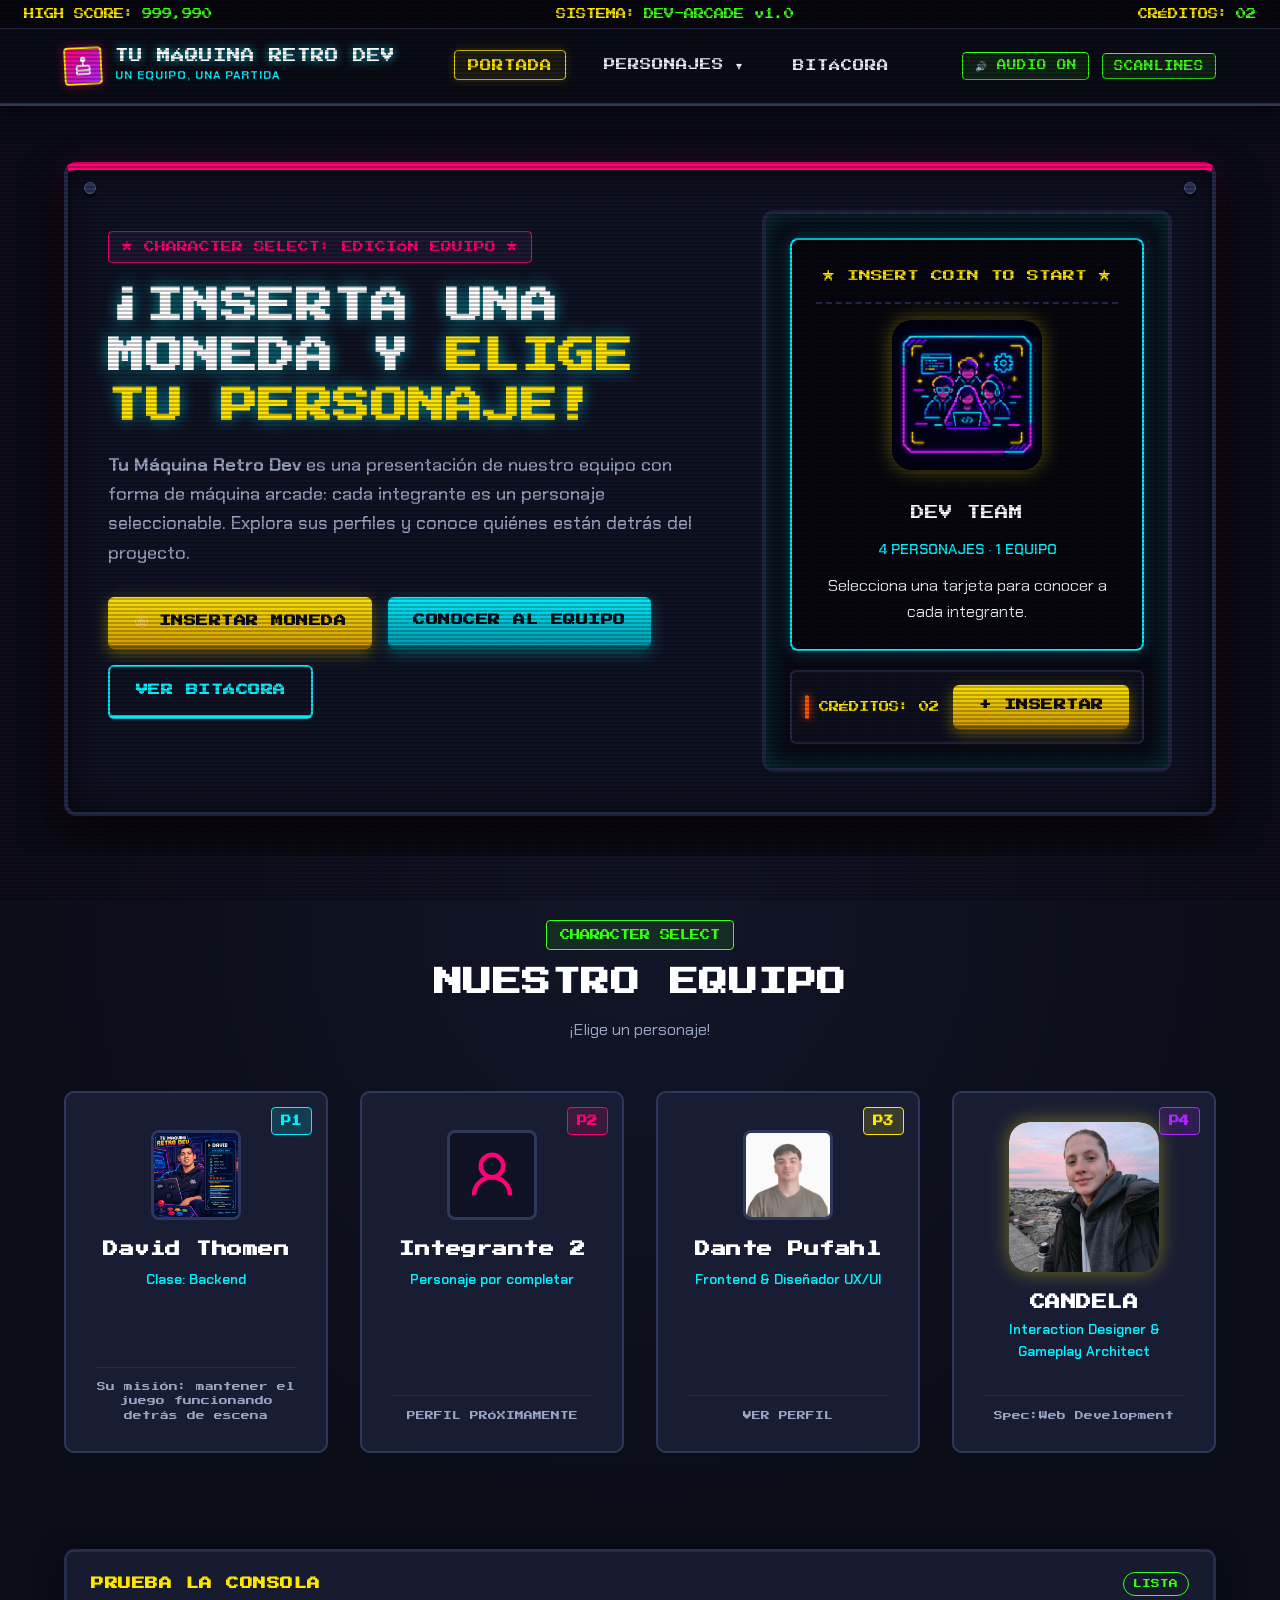
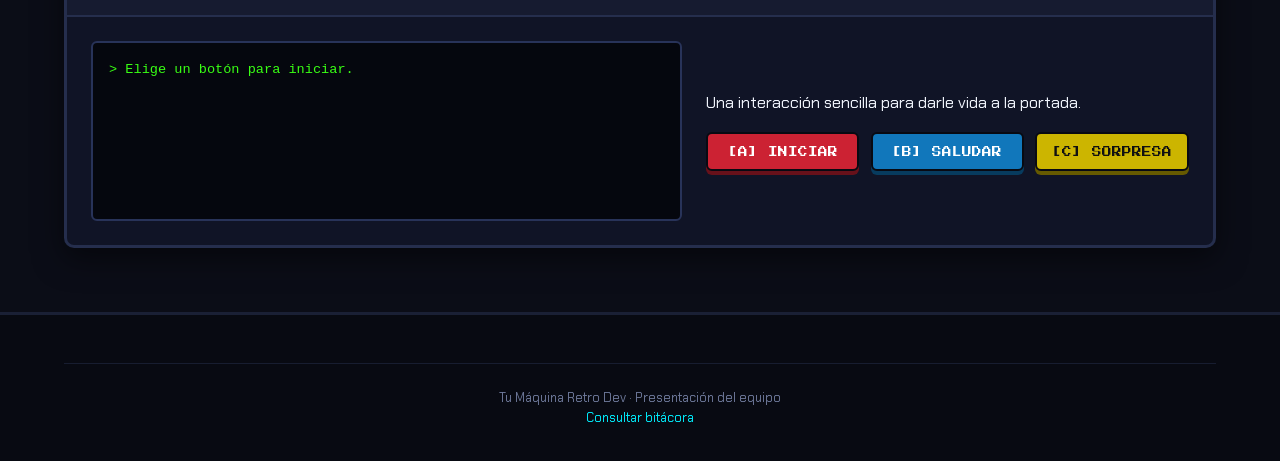
==== commit 123d0bcd: "cambio de personaje 3" ====
--- a/index.html
+++ b/index.html
@@ -136,16 +136,12 @@
             <p class="player-select-label">PERFIL PRÓXIMAMENTE</p>
           </a>
           <a href="perfil-integrante-3.html" class="player-card"><span class="player-tag tag-p3">P3</span>
-            <div class="player-avatar-box" aria-hidden="true"><svg class="player-avatar-icon" viewBox="0 0 24 24"
-                fill="none" stroke="var(--neon-yellow)" stroke-width="2">
-                <circle cx="12" cy="8" r="5"></circle>
-                <path d="M20 21a8 8 0 1 0-16 0"></path>
-              </svg></div>
-            <div class="player-info-block">
-              <h3 class="player-name">Integrante 3</h3>
-              <p class="player-role-badge">Personaje por completar</p>
-            </div>
-            <p class="player-select-label">PERFIL PRÓXIMAMENTE</p>
+            <div class="player-avatar-box" aria-hidden="true"><img src="img/Dante.webp" alt="" /></div>
+            <div class="player-info-block">
+              <h3 class="player-name">Dante Pufahl</h3>
+              <p class="player-role-badge">Frontend &amp; Diseñador UX/UI</p>
+            </div>
+            <p class="player-select-label">VER PERFIL</p>
           </a>
           <a href="perfil-integrante-4.html" class="player-card"><span class="player-tag tag-p4">P4</span>
             <!-- <div class="player-avatar-box" aria-hidden="true"><svg class="player-avatar-icon" viewBox="0 0 24 24"
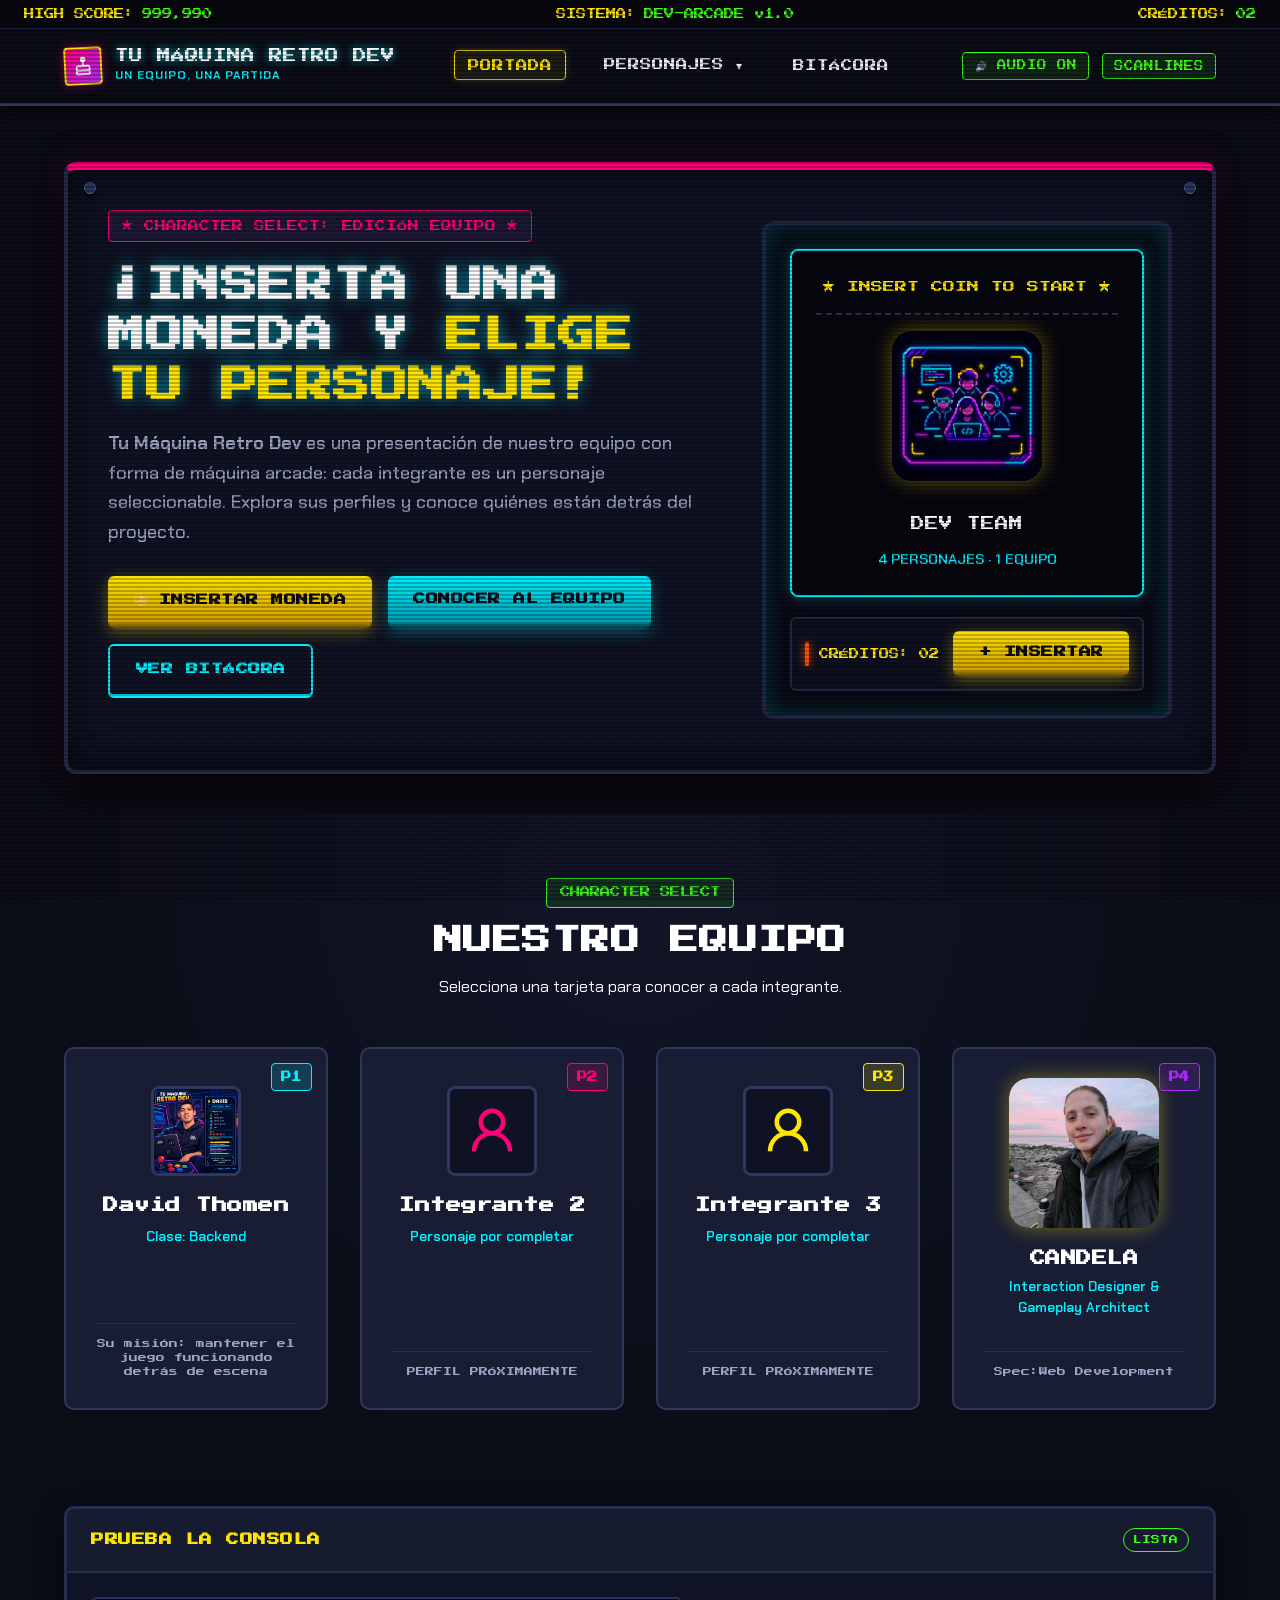
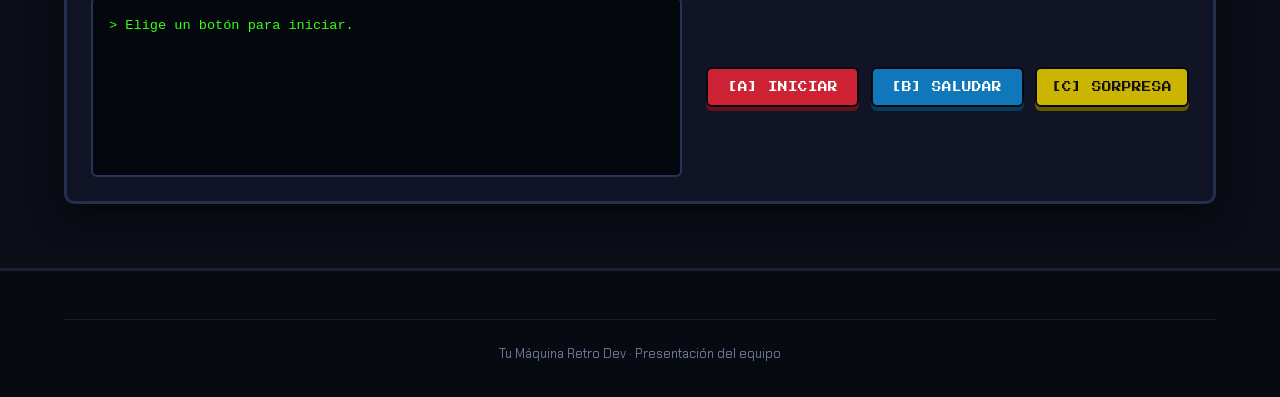
==== commit 28f9118f: "refactor: cambios de organizacion de estilos de perfil, cambios de textos y eliminacion de comentari" ====
--- a/index.html
+++ b/index.html
@@ -80,17 +80,13 @@
                 <div class="screen-marquee"><span class="marquee-text">★ INSERT COIN TO START ★</span></div>
                 <div class="screen-player-preview">
                   <!-- <div class="pixel-avatar-frame" aria-hidden="true">👾</div> -->
-                   <div class="profile-avatar-large"
-     style="width:150px; height:150px; margin:0 auto 20px auto; border-color:var(--neon-yellow); box-shadow:0 0 20px rgba(255,230,0,0.4); border-radius:20px; overflow:hidden;">
-
-    <img src="img/PortadoDevTeam.png"
-         alt="Foto portada"
-         style="width:100%; height:100%; object-fit:cover; border-radius:20px;">
-
-</div>
+                  <div class="profile-avatar-large home-team-avatar">
+
+                    <img src="img/PortadoDevTeam.png" alt="Foto portada" class="home-team-avatar-image">
+
+                  </div>
                   <div class="preview-name">DEV TEAM</div>
                   <div class="preview-role">4 PERSONAJES · 1 EQUIPO</div>
-                  <p>Selecciona una tarjeta para conocer a cada integrante.</p>
                 </div>
               </div>
               <div class="coin-door">
@@ -110,7 +106,7 @@
         <header class="section-header">
           <span class="section-badge">CHARACTER SELECT</span>
           <h2 class="section-title">NUESTRO EQUIPO</h2>
-          <p class="section-subtitle">¡Elige un personaje!</p>
+          <p>Selecciona una tarjeta para conocer a cada integrante.</p>
         </header>
         <div class="roster-grid">
           <a href="perfil-integrante-1.html" class="player-card"><span class="player-tag tag-p1">P1</span>
@@ -136,12 +132,16 @@
             <p class="player-select-label">PERFIL PRÓXIMAMENTE</p>
           </a>
           <a href="perfil-integrante-3.html" class="player-card"><span class="player-tag tag-p3">P3</span>
-            <div class="player-avatar-box" aria-hidden="true"><img src="img/Dante.webp" alt="" /></div>
-            <div class="player-info-block">
-              <h3 class="player-name">Dante Pufahl</h3>
-              <p class="player-role-badge">Frontend &amp; Diseñador UX/UI</p>
-            </div>
-            <p class="player-select-label">VER PERFIL</p>
+            <div class="player-avatar-box" aria-hidden="true"><svg class="player-avatar-icon" viewBox="0 0 24 24"
+                fill="none" stroke="var(--neon-yellow)" stroke-width="2">
+                <circle cx="12" cy="8" r="5"></circle>
+                <path d="M20 21a8 8 0 1 0-16 0"></path>
+              </svg></div>
+            <div class="player-info-block">
+              <h3 class="player-name">Integrante 3</h3>
+              <p class="player-role-badge">Personaje por completar</p>
+            </div>
+            <p class="player-select-label">PERFIL PRÓXIMAMENTE</p>
           </a>
           <a href="perfil-integrante-4.html" class="player-card"><span class="player-tag tag-p4">P4</span>
             <!-- <div class="player-avatar-box" aria-hidden="true"><svg class="player-avatar-icon" viewBox="0 0 24 24"
@@ -150,14 +150,11 @@
                 <path d="M20 21a8 8 0 1 0-16 0"></path>
               </svg></div> -->
 
-              <div class="profile-avatar-large"
-     style="width:150px; height:150px; margin:0 auto 20px auto; border-color:var(--neon-yellow); box-shadow:0 0 20px rgba(255,230,0,0.4); border-radius:20px; overflow:hidden;">
-
-    <img src="img/Candela.jpeg"
-         alt="Foto de Candela"
-         style="width:100%; height:100%; object-fit:cover; border-radius:20px;">
-
-</div>
+            <div class="profile-avatar-large home-team-avatar">
+
+              <img src="img/Candela.jpeg" alt="Foto de Candela" class="home-team-avatar-image">
+
+            </div>
             <div class="player-info-block">
               <h3 class="player-name">CANDELA</h3>
               <p class="player-role-badge">Interaction Designer & Gameplay Architect</p>
@@ -181,7 +178,6 @@
               </div>
             </div>
             <div class="station-controls">
-              <p>Una interacción sencilla para darle vida a la portada.</p>
               <div class="button-grid-arcade"><button class="btn-joystick-action btn-action-a" id="btn-action-a"
                   type="button">[A] INICIAR</button><button class="btn-joystick-action btn-action-b" id="btn-action-b"
                   type="button">[B] SALUDAR</button><button class="btn-joystick-action btn-action-c" id="btn-action-c"
@@ -196,7 +192,7 @@
   <footer class="arcade-footer">
     <div class="container">
       <div class="footer-bottom">
-        <p>Tu Máquina Retro Dev · Presentación del equipo</p><a href="bitacora.html">Consultar bitácora</a>
+        <p>Tu Máquina Retro Dev · Presentación del equipo</p>
       </div>
     </div>
   </footer>
@@ -204,4 +200,4 @@
   <script src="js/index.js"></script>
 </body>
 
-</html>
+</html>
--- a/css/home.css
+++ b/css/home.css
@@ -27,8 +27,13 @@
   content: "";
 }
 
-.arcade-cabinet-frame::before { left: 16px; }
-.arcade-cabinet-frame::after { right: 16px; }
+.arcade-cabinet-frame::before {
+  left: 16px;
+}
+
+.arcade-cabinet-frame::after {
+  right: 16px;
+}
 
 .hero-grid {
   display: grid;
@@ -53,8 +58,15 @@
 }
 
 @keyframes pulseNeon {
-  0%, 100% { box-shadow: 0 0 6px rgba(255, 0, 119, 0.3); }
-  50% { box-shadow: 0 0 16px rgba(255, 0, 119, 0.7); }
+
+  0%,
+  100% {
+    box-shadow: 0 0 6px rgba(255, 0, 119, 0.3);
+  }
+
+  50% {
+    box-shadow: 0 0 16px rgba(255, 0, 119, 0.7);
+  }
 }
 
 .hero-title {
@@ -65,7 +77,9 @@
   text-shadow: 0 0 15px rgba(0, 240, 255, 0.6);
 }
 
-.hero-title span { color: var(--neon-yellow); }
+.hero-title span {
+  color: var(--neon-yellow);
+}
 
 .hero-description {
   margin-bottom: 1.8rem;
@@ -96,8 +110,17 @@
   background: rgba(0, 0, 0, 0.3);
 }
 
-.spec-label { color: var(--text-muted); font-size: 0.75rem; text-transform: uppercase; }
-.spec-value { color: var(--neon-cyan); font-family: var(--font-arcade); font-size: 0.8rem; }
+.spec-label {
+  color: var(--text-muted);
+  font-size: 0.75rem;
+  text-transform: uppercase;
+}
+
+.spec-value {
+  color: var(--neon-cyan);
+  font-family: var(--font-arcade);
+  font-size: 0.8rem;
+}
 
 /* Pantalla CRT y controles de moneda */
 .arcade-screen-mockup {
@@ -133,7 +156,11 @@
   animation: blinkMarquee 1s step-end infinite;
 }
 
-@keyframes blinkMarquee { 50% { opacity: 0.2; } }
+@keyframes blinkMarquee {
+  50% {
+    opacity: 0.2;
+  }
+}
 
 .screen-player-preview {
   display: flex;
@@ -156,9 +183,22 @@
   box-shadow: 0 0 15px rgba(255, 0, 119, 0.4);
 }
 
-.pixel-avatar-frame svg { width: 70px; height: 70px; }
-.preview-name { color: #fff; font-family: var(--font-arcade); font-size: 0.85rem; }
-.preview-role { color: var(--neon-cyan); font-size: 0.9rem; font-weight: 600; }
+.pixel-avatar-frame svg {
+  width: 70px;
+  height: 70px;
+}
+
+.preview-name {
+  color: #fff;
+  font-family: var(--font-arcade);
+  font-size: 0.85rem;
+}
+
+.preview-role {
+  color: var(--neon-cyan);
+  font-size: 0.9rem;
+  font-weight: 600;
+}
 
 .coin-door {
   display: flex;
@@ -172,9 +212,25 @@
   background: #0d101e;
 }
 
-.coin-slot { display: flex; align-items: center; gap: 0.6rem; }
-.coin-slit { width: 4px; height: 24px; border-radius: 2px; background: #ff5500; box-shadow: 0 0 8px #ff5500; }
-.coin-status-text { color: var(--neon-yellow); font-family: var(--font-arcade); font-size: 0.65rem; }
+.coin-slot {
+  display: flex;
+  align-items: center;
+  gap: 0.6rem;
+}
+
+.coin-slit {
+  width: 4px;
+  height: 24px;
+  border-radius: 2px;
+  background: #ff5500;
+  box-shadow: 0 0 8px #ff5500;
+}
+
+.coin-status-text {
+  color: var(--neon-yellow);
+  font-family: var(--font-arcade);
+  font-size: 0.65rem;
+}
 
 /* Selección de personajes */
 .section-roster {
@@ -182,7 +238,10 @@
   background: radial-gradient(circle at 50% 10%, rgba(26, 33, 64, 0.4), rgba(11, 13, 23, 0) 70%);
 }
 
-.section-header { margin-bottom: 3rem; text-align: center; }
+.section-header {
+  margin-bottom: 3rem;
+  text-align: center;
+}
 
 .section-badge {
   display: inline-block;
@@ -196,9 +255,18 @@
   font-size: 0.65rem;
 }
 
-.section-subtitle { max-width: 650px; margin: 0 auto; color: var(--text-muted); font-size: 1.05rem; }
-
-.roster-grid { display: grid; grid-template-columns: repeat(4, 1fr); gap: 2rem; }
+.section-subtitle {
+  max-width: 650px;
+  margin: 0 auto;
+  color: var(--text-muted);
+  font-size: 1.05rem;
+}
+
+.roster-grid {
+  display: grid;
+  grid-template-columns: repeat(4, 1fr);
+  gap: 2rem;
+}
 
 .player-card {
   position: relative;
@@ -214,9 +282,19 @@
   transition: transform 0.25s ease, border-color 0.25s ease, box-shadow 0.25s ease;
 }
 
-.player-card:hover { transform: translateY(-6px); border-color: var(--neon-cyan); box-shadow: 0 10px 30px rgba(0, 240, 255, 0.25); }
-.player-card.featured { border-color: var(--neon-pink); }
-.player-card.featured:hover { box-shadow: 0 10px 30px rgba(255, 0, 119, 0.3); }
+.player-card:hover {
+  transform: translateY(-6px);
+  border-color: var(--neon-cyan);
+  box-shadow: 0 10px 30px rgba(0, 240, 255, 0.25);
+}
+
+.player-card.featured {
+  border-color: var(--neon-pink);
+}
+
+.player-card.featured:hover {
+  box-shadow: 0 10px 30px rgba(255, 0, 119, 0.3);
+}
 
 .player-tag {
   position: absolute;
@@ -229,10 +307,29 @@
   font-weight: bold;
 }
 
-.tag-p1 { border: 1px solid var(--neon-cyan); background: rgba(0, 240, 255, 0.15); color: var(--neon-cyan); }
-.tag-p2 { border: 1px solid var(--neon-pink); background: rgba(255, 0, 119, 0.15); color: var(--neon-pink); }
-.tag-p3 { border: 1px solid var(--neon-yellow); background: rgba(255, 230, 0, 0.15); color: var(--neon-yellow); }
-.tag-p4 { border: 1px solid var(--neon-purple); background: rgba(176, 38, 255, 0.15); color: var(--neon-purple); }
+.tag-p1 {
+  border: 1px solid var(--neon-cyan);
+  background: rgba(0, 240, 255, 0.15);
+  color: var(--neon-cyan);
+}
+
+.tag-p2 {
+  border: 1px solid var(--neon-pink);
+  background: rgba(255, 0, 119, 0.15);
+  color: var(--neon-pink);
+}
+
+.tag-p3 {
+  border: 1px solid var(--neon-yellow);
+  background: rgba(255, 230, 0, 0.15);
+  color: var(--neon-yellow);
+}
+
+.tag-p4 {
+  border: 1px solid var(--neon-purple);
+  background: rgba(176, 38, 255, 0.15);
+  color: var(--neon-purple);
+}
 
 .player-avatar-box {
   position: relative;
@@ -247,17 +344,41 @@
   background: #0e1222;
 }
 
-.player-card:hover .player-avatar-box { border-color: inherit; }
-.player-avatar-icon { width: 54px; height: 54px; }
+.player-card:hover .player-avatar-box {
+  border-color: inherit;
+}
+
+.player-avatar-icon {
+  width: 54px;
+  height: 54px;
+}
+
 .player-avatar-box img {
   width: 100%;
   height: 100%;
   border-radius: 5px;
   object-fit: cover;
 }
-.player-info-block { margin-bottom: 1.4rem; text-align: center; }
-.player-name { margin-bottom: 0.4rem; color: #fff; font-family: var(--font-arcade); font-size: 0.95rem; }
-.player-role-badge { display: inline-block; margin-bottom: 0.6rem; color: var(--neon-cyan); font-size: 0.85rem; font-weight: 600; }
+
+.player-info-block {
+  margin-bottom: 1.4rem;
+  text-align: center;
+}
+
+.player-name {
+  margin-bottom: 0.4rem;
+  color: #fff;
+  font-family: var(--font-arcade);
+  font-size: 0.95rem;
+}
+
+.player-role-badge {
+  display: inline-block;
+  margin-bottom: 0.6rem;
+  color: var(--neon-cyan);
+  font-size: 0.85rem;
+  font-weight: 600;
+}
 
 .player-select-label {
   margin-top: auto;
@@ -270,25 +391,150 @@
 }
 
 /* Consola interactiva de la portada */
-.section-interactive-arcade { padding: 2rem 0 4rem; }
-.arcade-test-station { overflow: hidden; border: 3px solid #252e4d; border-radius: 10px; background: #101426; box-shadow: 0 10px 30px rgba(0, 0, 0, 0.5); }
-.station-header { display: flex; align-items: center; justify-content: space-between; gap: 1rem; padding: 1.2rem 1.5rem; border-bottom: 2px solid #252e4d; background: #161b30; }
-.station-title { color: var(--neon-yellow); font-size: 0.8rem; }
-.station-status-pill { padding: 0.25rem 0.6rem; border: 1px solid var(--neon-green); border-radius: 999px; color: var(--neon-green); font-family: var(--font-arcade); font-size: 0.55rem; }
-.station-body { display: grid; grid-template-columns: 1.1fr 0.9fr; gap: 1.5rem; padding: 1.5rem; }
-.arcade-console-screen { min-height: 180px; padding: 1rem; border: 2px solid #283359; border-radius: 6px; background: #05070e; font-family: 'Courier New', monospace; }
-.console-output-log { max-height: 180px; overflow-y: auto; color: var(--neon-green); font-size: 0.85rem; }
-.console-line { margin-bottom: 0.45rem; }
-.console-prompt-line { display: flex; gap: 0.4rem; margin-top: 0.8rem; color: var(--neon-cyan); font-family: 'Courier New', monospace; font-size: 0.85rem; }
-.blinking-cursor { animation: blinkMarquee 1s step-end infinite; }
-.station-controls { display: flex; flex-direction: column; justify-content: center; gap: 1rem; }
-.button-grid-arcade { display: grid; grid-template-columns: repeat(3, 1fr); gap: 0.7rem; }
-.btn-joystick-action { padding: 0.8rem 0.5rem; border: 2px solid #080a12; border-radius: 6px; color: #fff; font-family: var(--font-arcade); font-size: 0.6rem; cursor: pointer; transition: transform 0.15s ease, filter 0.15s ease; }
-.btn-joystick-action:hover { filter: brightness(1.2); transform: translateY(-2px); }
-.btn-action-a { background: #cc2233; box-shadow: 0 4px #67111a; }
-.btn-action-b { background: #1177bb; box-shadow: 0 4px #073b5e; }
-.btn-action-c { background: #ccb500; color: #111; box-shadow: 0 4px #665a00; }
+.section-interactive-arcade {
+  padding: 2rem 0 4rem;
+}
+
+.arcade-test-station {
+  overflow: hidden;
+  border: 3px solid #252e4d;
+  border-radius: 10px;
+  background: #101426;
+  box-shadow: 0 10px 30px rgba(0, 0, 0, 0.5);
+}
+
+.station-header {
+  display: flex;
+  align-items: center;
+  justify-content: space-between;
+  gap: 1rem;
+  padding: 1.2rem 1.5rem;
+  border-bottom: 2px solid #252e4d;
+  background: #161b30;
+}
+
+.station-title {
+  color: var(--neon-yellow);
+  font-size: 0.8rem;
+}
+
+.station-status-pill {
+  padding: 0.25rem 0.6rem;
+  border: 1px solid var(--neon-green);
+  border-radius: 999px;
+  color: var(--neon-green);
+  font-family: var(--font-arcade);
+  font-size: 0.55rem;
+}
+
+.station-body {
+  display: grid;
+  grid-template-columns: 1.1fr 0.9fr;
+  gap: 1.5rem;
+  padding: 1.5rem;
+}
+
+.arcade-console-screen {
+  min-height: 180px;
+  padding: 1rem;
+  border: 2px solid #283359;
+  border-radius: 6px;
+  background: #05070e;
+  font-family: 'Courier New', monospace;
+}
+
+.console-output-log {
+  max-height: 180px;
+  overflow-y: auto;
+  color: var(--neon-green);
+  font-size: 0.85rem;
+}
+
+.console-line {
+  margin-bottom: 0.45rem;
+}
+
+.console-prompt-line {
+  display: flex;
+  gap: 0.4rem;
+  margin-top: 0.8rem;
+  color: var(--neon-cyan);
+  font-family: 'Courier New', monospace;
+  font-size: 0.85rem;
+}
+
+.blinking-cursor {
+  animation: blinkMarquee 1s step-end infinite;
+}
+
+.station-controls {
+  display: flex;
+  flex-direction: column;
+  justify-content: center;
+  gap: 1rem;
+}
+
+.button-grid-arcade {
+  display: grid;
+  grid-template-columns: repeat(3, 1fr);
+  gap: 0.7rem;
+}
+
+.btn-joystick-action {
+  padding: 0.8rem 0.5rem;
+  border: 2px solid #080a12;
+  border-radius: 6px;
+  color: #fff;
+  font-family: var(--font-arcade);
+  font-size: 0.6rem;
+  cursor: pointer;
+  transition: transform 0.15s ease, filter 0.15s ease;
+}
+
+.btn-joystick-action:hover {
+  filter: brightness(1.2);
+  transform: translateY(-2px);
+}
+
+.btn-action-a {
+  background: #cc2233;
+  box-shadow: 0 4px #67111a;
+}
+
+.btn-action-b {
+  background: #1177bb;
+  box-shadow: 0 4px #073b5e;
+}
+
+.btn-action-c {
+  background: #ccb500;
+  color: #111;
+  box-shadow: 0 4px #665a00;
+}
 
 @media (prefers-reduced-motion: reduce) {
-  .hero-badge-arcade, .marquee-text, .blinking-cursor { animation: none; }
-}
+
+  .hero-badge-arcade,
+  .marquee-text,
+  .blinking-cursor {
+    animation: none;
+  }
+}
+
+
+.home-team-avatar {
+  width: 150px;
+  height: 150px;
+  margin: 0 auto 20px auto;
+  border-color: var(--neon-yellow);
+  box-shadow: 0 0 20px rgba(255, 230, 0, 0.4);
+  border-radius: 20px;
+  overflow: hidden
+}
+
+.home-team-avatar-image {
+  width: 100%;
+  height: 100%;
+  object-fit: cover;
+  border-radius: 20px
+}
--- a/css/responsive.css
+++ b/css/responsive.css
@@ -1,17 +1,13 @@
-/* ==========================================================================
-   BREAKPOINTS RESPONSIVE OBLIGATORIOS (1200px, 900px, 400px)
-   ========================================================================== */
-
 /* Breakpoint 1: 1200px (Laptops medianas y pantallas de escritorio) */
 @media (max-width: 1200px) {
   :root {
     --container-max: 1000px;
   }
-  
+
   .features-grid {
     grid-template-columns: repeat(2, 1fr);
   }
-  
+
   .hero-grid {
     grid-template-columns: 1.1fr 0.9fr;
     gap: 2rem;
@@ -27,11 +23,11 @@
   .header-main-nav {
     position: relative;
   }
-  
+
   .mobile-menu-btn {
     display: block;
   }
-  
+
   .nav-menu {
     display: none;
     position: absolute;
@@ -45,7 +41,7 @@
     gap: 1rem;
     box-shadow: 0 10px 30px rgba(0, 0, 0, 0.9);
   }
-  
+
   .nav-menu.open {
     display: flex;
   }
@@ -68,43 +64,43 @@
     box-shadow: none;
     background: transparent;
   }
-  
+
   .hero-grid {
     grid-template-columns: 1fr;
     text-align: center;
   }
-  
+
   .hero-actions {
     justify-content: center;
   }
-  
+
   .hero-specs {
     max-width: 500px;
     margin: 0 auto;
   }
-  
+
   .roster-grid {
     grid-template-columns: repeat(2, 1fr);
   }
-  
+
   .station-body {
     grid-template-columns: 1fr;
   }
-  
+
   .profile-hero-card {
     grid-template-columns: 1fr;
     text-align: center;
     justify-items: center;
   }
-  
+
   .profile-stats-pill-row {
     justify-content: center;
   }
-  
+
   .profile-sections-grid {
     grid-template-columns: 1fr;
   }
-  
+
   .footer-grid {
     grid-template-columns: 1fr;
     gap: 1.8rem;
@@ -116,11 +112,11 @@
   html {
     font-size: 14px;
   }
-  
+
   .container {
     padding: 0 1rem;
   }
-  
+
   .header-top-hud {
     font-size: 0.55rem;
     padding: 0.3rem 0.8rem;
@@ -128,48 +124,48 @@
     gap: 0.2rem;
     text-align: center;
   }
-  
+
   .brand-title {
     font-size: 0.72rem;
   }
-  
+
   .brand-icon {
     width: 30px;
     height: 30px;
   }
-  
+
   .hero-title {
     font-size: 1.3rem;
   }
-  
+
   .roster-grid {
     grid-template-columns: 1fr;
   }
-  
+
   .features-grid {
     grid-template-columns: 1fr;
   }
-  
+
   .arcade-cabinet-frame {
     padding: 1.2rem;
   }
-  
+
   .btn-arcade {
     width: 100%;
     padding: 0.85rem 1rem;
   }
-  
+
   .button-grid-arcade {
     grid-template-columns: 1fr;
   }
-  
+
   .profile-switcher {
     flex-direction: column;
     gap: 1rem;
     align-items: stretch;
   }
-  
+
   .profile-switcher a {
     text-align: center;
   }
-}
+}
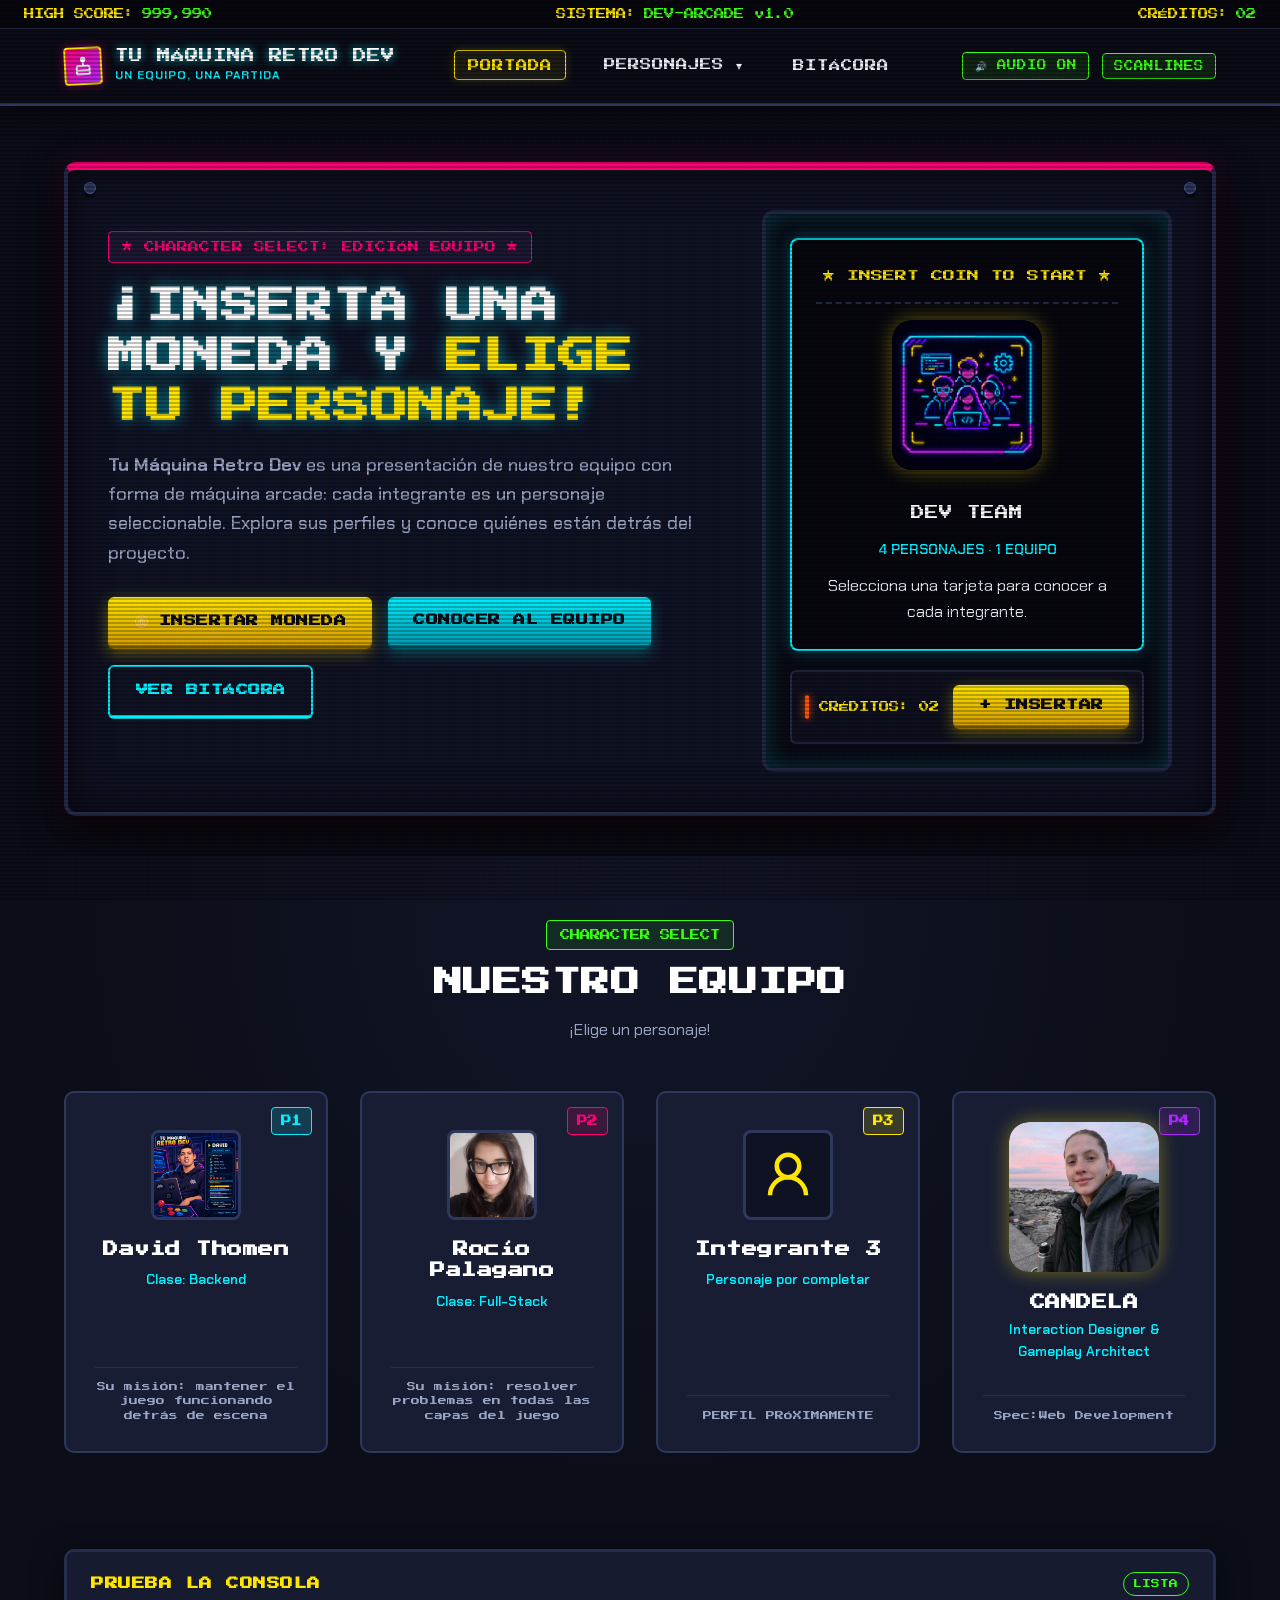
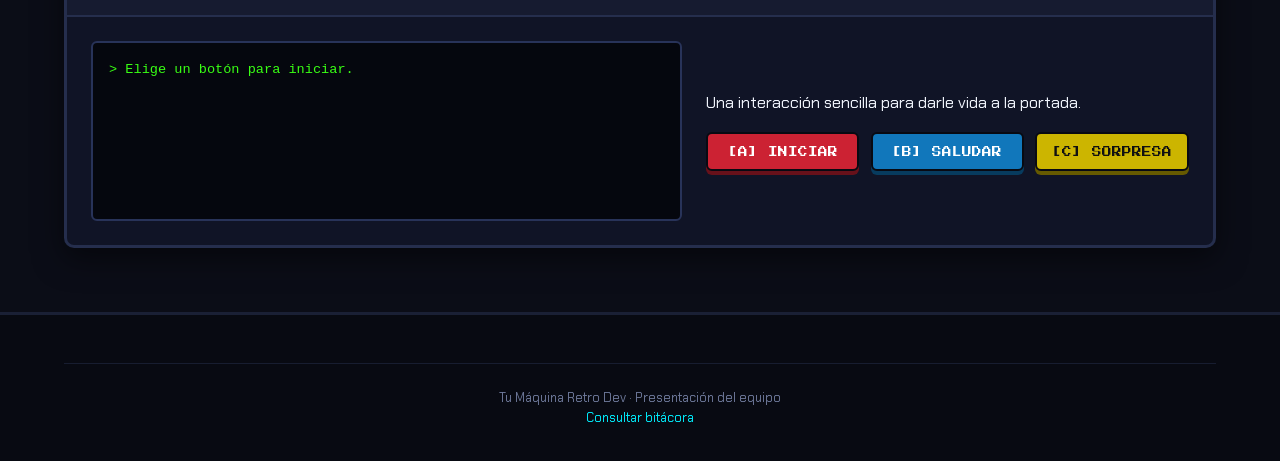
==== commit e81edc4f: "Agrego información sobre P2: Rocío Palagano" ====
--- a/index.html
+++ b/index.html
@@ -80,13 +80,17 @@
                 <div class="screen-marquee"><span class="marquee-text">★ INSERT COIN TO START ★</span></div>
                 <div class="screen-player-preview">
                   <!-- <div class="pixel-avatar-frame" aria-hidden="true">👾</div> -->
-                  <div class="profile-avatar-large home-team-avatar">
-
-                    <img src="img/PortadoDevTeam.png" alt="Foto portada" class="home-team-avatar-image">
-
-                  </div>
+                   <div class="profile-avatar-large"
+     style="width:150px; height:150px; margin:0 auto 20px auto; border-color:var(--neon-yellow); box-shadow:0 0 20px rgba(255,230,0,0.4); border-radius:20px; overflow:hidden;">
+
+    <img src="img/PortadoDevTeam.png"
+         alt="Foto portada"
+         style="width:100%; height:100%; object-fit:cover; border-radius:20px;">
+
+</div>
                   <div class="preview-name">DEV TEAM</div>
                   <div class="preview-role">4 PERSONAJES · 1 EQUIPO</div>
+                  <p>Selecciona una tarjeta para conocer a cada integrante.</p>
                 </div>
               </div>
               <div class="coin-door">
@@ -106,7 +110,7 @@
         <header class="section-header">
           <span class="section-badge">CHARACTER SELECT</span>
           <h2 class="section-title">NUESTRO EQUIPO</h2>
-          <p>Selecciona una tarjeta para conocer a cada integrante.</p>
+          <p class="section-subtitle">¡Elige un personaje!</p>
         </header>
         <div class="roster-grid">
           <a href="perfil-integrante-1.html" class="player-card"><span class="player-tag tag-p1">P1</span>
@@ -120,16 +124,14 @@
             <p class="player-select-label">Su misión: mantener el juego funcionando detrás de escena</p>
           </a>
           <a href="perfil-integrante-2.html" class="player-card"><span class="player-tag tag-p2">P2</span>
-            <div class="player-avatar-box" aria-hidden="true"><svg class="player-avatar-icon" viewBox="0 0 24 24"
-                fill="none" stroke="var(--neon-pink)" stroke-width="2">
-                <circle cx="12" cy="8" r="5"></circle>
-                <path d="M20 21a8 8 0 1 0-16 0"></path>
-              </svg></div>
-            <div class="player-info-block">
-              <h3 class="player-name">Integrante 2</h3>
-              <p class="player-role-badge">Personaje por completar</p>
-            </div>
-            <p class="player-select-label">PERFIL PRÓXIMAMENTE</p>
+            <div class="player-avatar-box" aria-hidden="true">
+                <img src="img/Rocio.jpg" alt="Imagen de personaje Rocío Palagano" style="width:100%; height:100%;">
+            </div>
+            <div class="player-info-block">
+              <h3 class="player-name">Rocío Palagano </h3>
+              <p class="player-role-badge">Clase: Full-Stack</p>
+            </div>
+            <p class="player-select-label">Su misión: resolver problemas en todas las capas del juego</p>
           </a>
           <a href="perfil-integrante-3.html" class="player-card"><span class="player-tag tag-p3">P3</span>
             <div class="player-avatar-box" aria-hidden="true"><svg class="player-avatar-icon" viewBox="0 0 24 24"
@@ -150,11 +152,14 @@
                 <path d="M20 21a8 8 0 1 0-16 0"></path>
               </svg></div> -->
 
-            <div class="profile-avatar-large home-team-avatar">
-
-              <img src="img/Candela.jpeg" alt="Foto de Candela" class="home-team-avatar-image">
-
-            </div>
+              <div class="profile-avatar-large"
+     style="width:150px; height:150px; margin:0 auto 20px auto; border-color:var(--neon-yellow); box-shadow:0 0 20px rgba(255,230,0,0.4); border-radius:20px; overflow:hidden;">
+
+    <img src="img/Candela.jpeg"
+         alt="Foto de Candela"
+         style="width:100%; height:100%; object-fit:cover; border-radius:20px;">
+
+</div>
             <div class="player-info-block">
               <h3 class="player-name">CANDELA</h3>
               <p class="player-role-badge">Interaction Designer & Gameplay Architect</p>
@@ -178,6 +183,7 @@
               </div>
             </div>
             <div class="station-controls">
+              <p>Una interacción sencilla para darle vida a la portada.</p>
               <div class="button-grid-arcade"><button class="btn-joystick-action btn-action-a" id="btn-action-a"
                   type="button">[A] INICIAR</button><button class="btn-joystick-action btn-action-b" id="btn-action-b"
                   type="button">[B] SALUDAR</button><button class="btn-joystick-action btn-action-c" id="btn-action-c"
@@ -192,7 +198,7 @@
   <footer class="arcade-footer">
     <div class="container">
       <div class="footer-bottom">
-        <p>Tu Máquina Retro Dev · Presentación del equipo</p>
+        <p>Tu Máquina Retro Dev · Presentación del equipo</p><a href="bitacora.html">Consultar bitácora</a>
       </div>
     </div>
   </footer>
@@ -200,4 +206,4 @@
   <script src="js/index.js"></script>
 </body>
 
-</html>+</html>
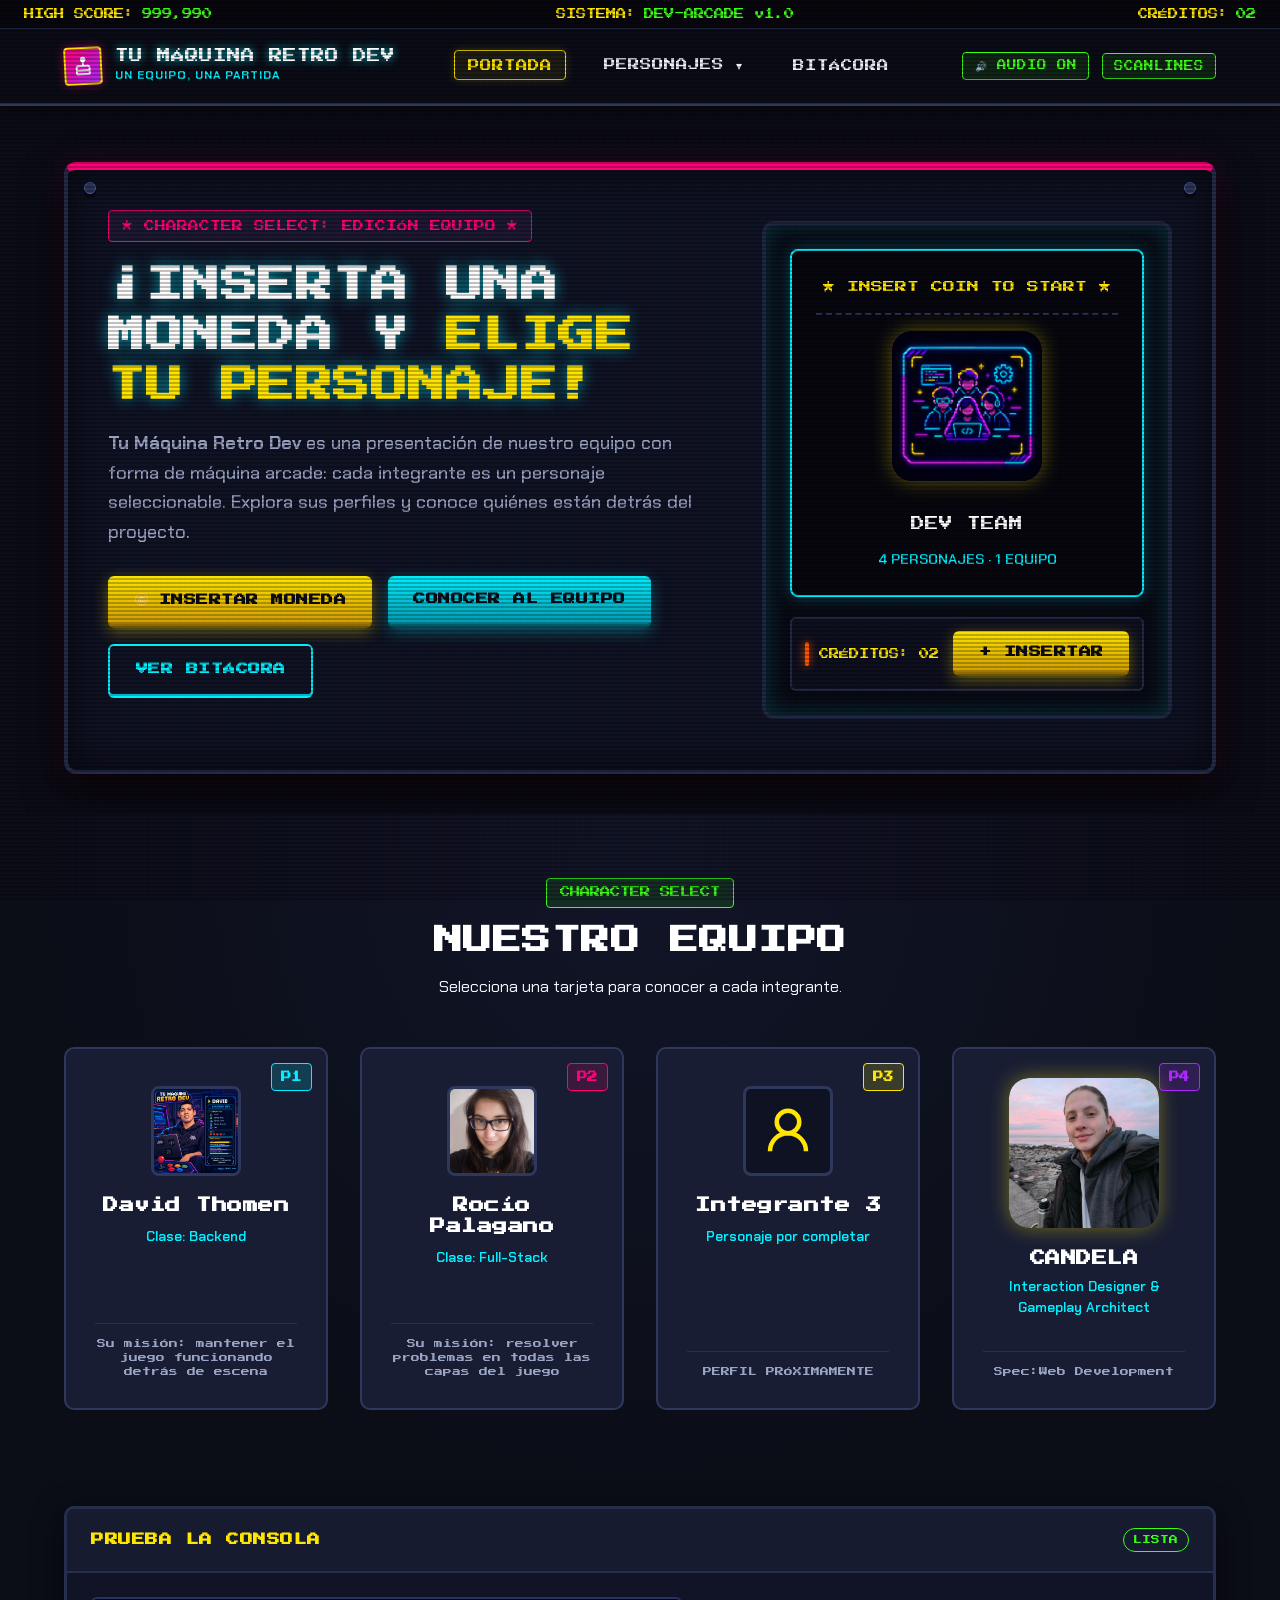
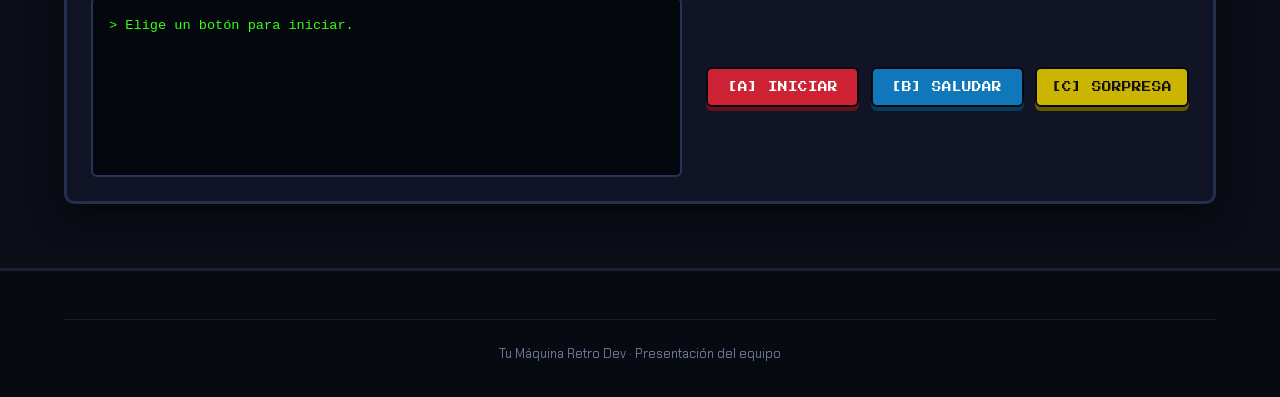
==== commit 01793f63: "Merge branch 'cambios-rocio'" ====
--- a/index.html
+++ b/index.html
@@ -80,17 +80,13 @@
                 <div class="screen-marquee"><span class="marquee-text">★ INSERT COIN TO START ★</span></div>
                 <div class="screen-player-preview">
                   <!-- <div class="pixel-avatar-frame" aria-hidden="true">👾</div> -->
-                   <div class="profile-avatar-large"
-     style="width:150px; height:150px; margin:0 auto 20px auto; border-color:var(--neon-yellow); box-shadow:0 0 20px rgba(255,230,0,0.4); border-radius:20px; overflow:hidden;">
-
-    <img src="img/PortadoDevTeam.png"
-         alt="Foto portada"
-         style="width:100%; height:100%; object-fit:cover; border-radius:20px;">
-
-</div>
+                  <div class="profile-avatar-large home-team-avatar">
+
+                    <img src="img/PortadoDevTeam.png" alt="Foto portada" class="home-team-avatar-image">
+
+                  </div>
                   <div class="preview-name">DEV TEAM</div>
                   <div class="preview-role">4 PERSONAJES · 1 EQUIPO</div>
-                  <p>Selecciona una tarjeta para conocer a cada integrante.</p>
                 </div>
               </div>
               <div class="coin-door">
@@ -110,7 +106,7 @@
         <header class="section-header">
           <span class="section-badge">CHARACTER SELECT</span>
           <h2 class="section-title">NUESTRO EQUIPO</h2>
-          <p class="section-subtitle">¡Elige un personaje!</p>
+          <p>Selecciona una tarjeta para conocer a cada integrante.</p>
         </header>
         <div class="roster-grid">
           <a href="perfil-integrante-1.html" class="player-card"><span class="player-tag tag-p1">P1</span>
@@ -152,14 +148,11 @@
                 <path d="M20 21a8 8 0 1 0-16 0"></path>
               </svg></div> -->
 
-              <div class="profile-avatar-large"
-     style="width:150px; height:150px; margin:0 auto 20px auto; border-color:var(--neon-yellow); box-shadow:0 0 20px rgba(255,230,0,0.4); border-radius:20px; overflow:hidden;">
-
-    <img src="img/Candela.jpeg"
-         alt="Foto de Candela"
-         style="width:100%; height:100%; object-fit:cover; border-radius:20px;">
-
-</div>
+            <div class="profile-avatar-large home-team-avatar">
+
+              <img src="img/Candela.jpeg" alt="Foto de Candela" class="home-team-avatar-image">
+
+            </div>
             <div class="player-info-block">
               <h3 class="player-name">CANDELA</h3>
               <p class="player-role-badge">Interaction Designer & Gameplay Architect</p>
@@ -183,7 +176,6 @@
               </div>
             </div>
             <div class="station-controls">
-              <p>Una interacción sencilla para darle vida a la portada.</p>
               <div class="button-grid-arcade"><button class="btn-joystick-action btn-action-a" id="btn-action-a"
                   type="button">[A] INICIAR</button><button class="btn-joystick-action btn-action-b" id="btn-action-b"
                   type="button">[B] SALUDAR</button><button class="btn-joystick-action btn-action-c" id="btn-action-c"
@@ -198,7 +190,7 @@
   <footer class="arcade-footer">
     <div class="container">
       <div class="footer-bottom">
-        <p>Tu Máquina Retro Dev · Presentación del equipo</p><a href="bitacora.html">Consultar bitácora</a>
+        <p>Tu Máquina Retro Dev · Presentación del equipo</p>
       </div>
     </div>
   </footer>
@@ -206,4 +198,4 @@
   <script src="js/index.js"></script>
 </body>
 
-</html>
+</html>
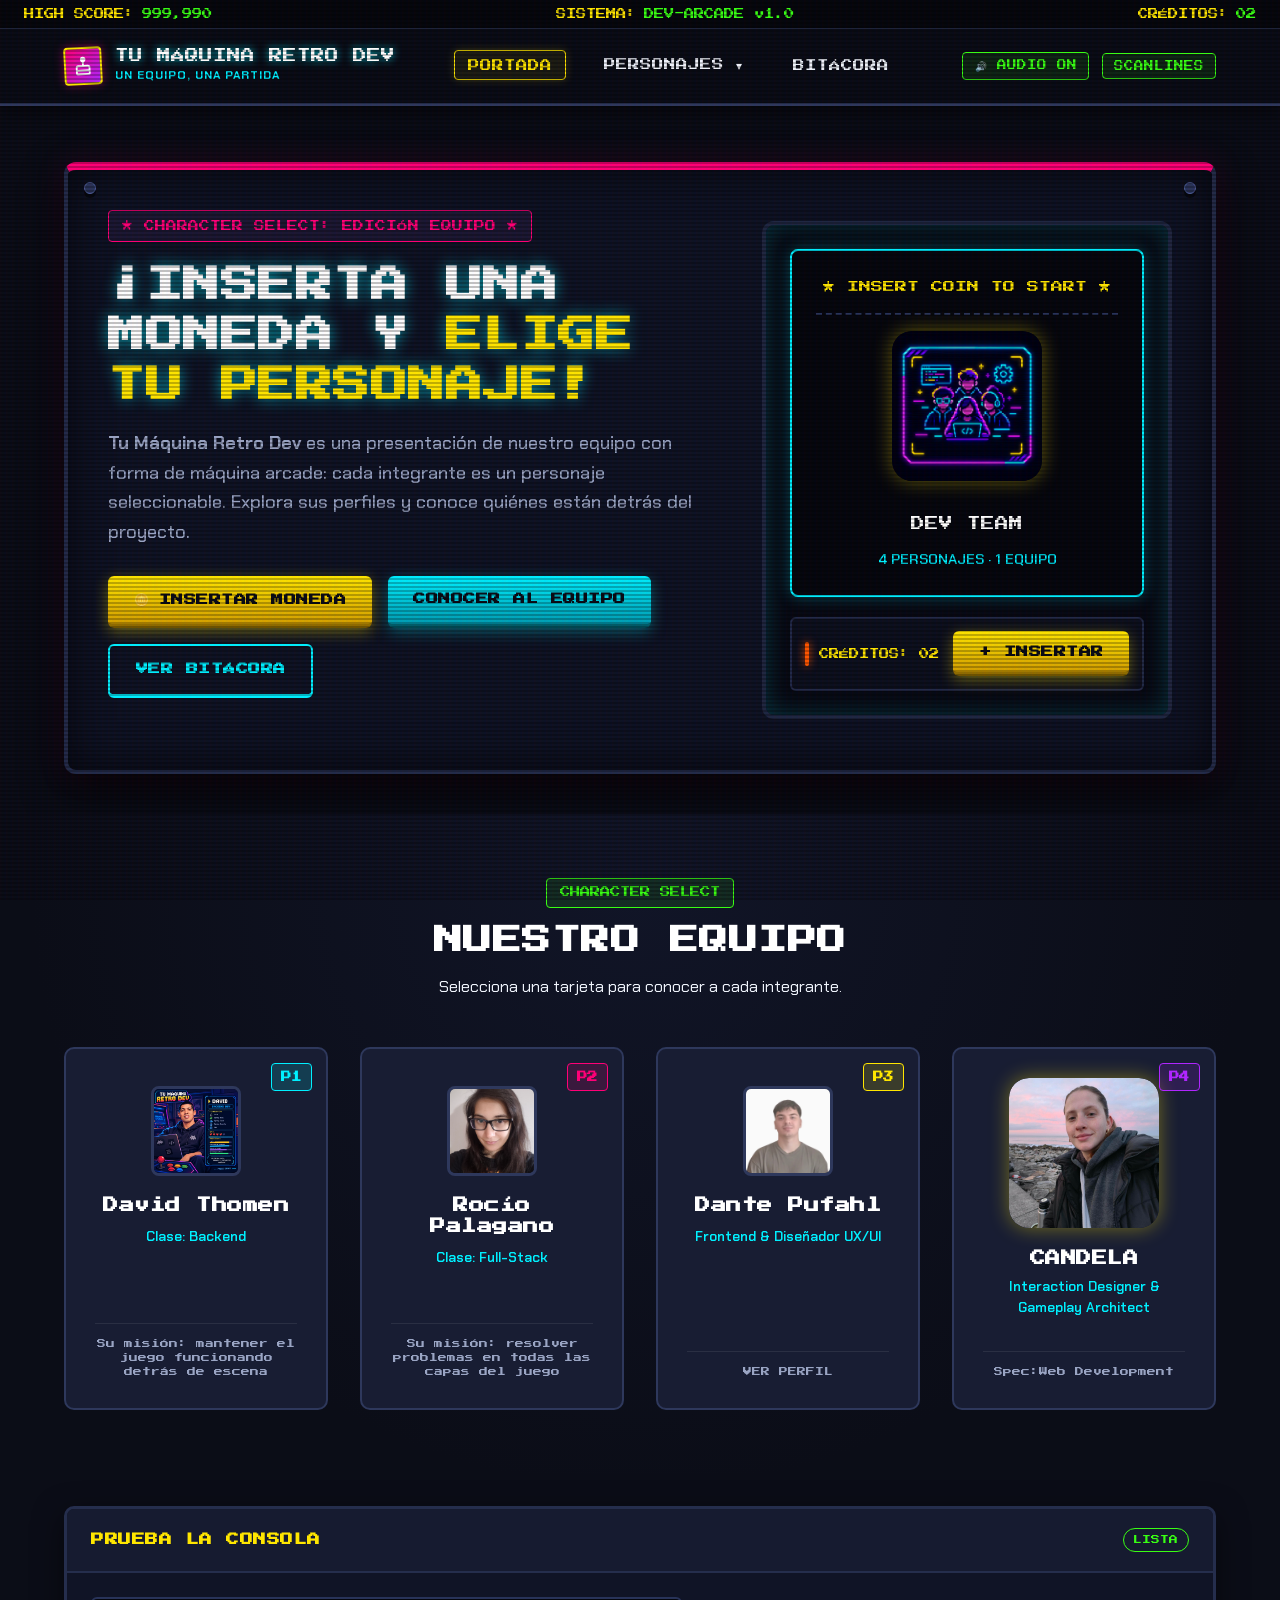
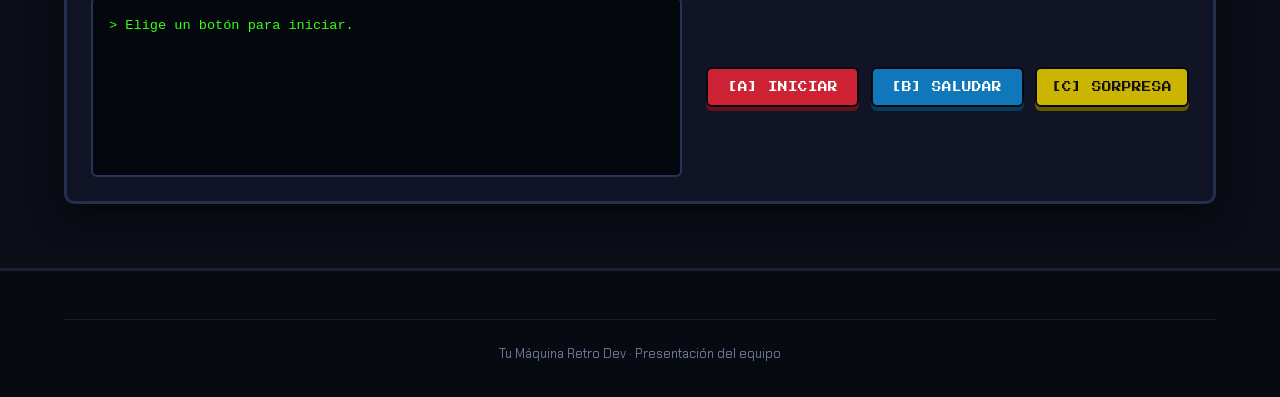
==== commit e690e9ea: "Merge origin/main into dante" ====
--- a/index.html
+++ b/index.html
@@ -39,10 +39,10 @@
           <li class="nav-dropdown"><button class="nav-link dropdown-toggle" type="button" aria-expanded="false"
               aria-controls="character-menu">PERSONAJES <span aria-hidden="true">▾</span></button>
             <ul class="dropdown-menu" id="character-menu">
-              <li><a href="perfil-integrante-1.html" class="nav-link">PERSONAJE 1</a></li>
-              <li><a href="perfil-integrante-2.html" class="nav-link">PERSONAJE 2</a></li>
-              <li><a href="perfil-integrante-3.html" class="nav-link">PERSONAJE 3</a></li>
-              <li><a href="perfil-integrante-4.html" class="nav-link">PERSONAJE 4</a></li>
+              <li><a href="perfil-integrante-1.html" class="nav-link">David</a></li>
+              <li><a href="perfil-integrante-2.html" class="nav-link">Rocío</a></li>
+              <li><a href="perfil-integrante-3.html" class="nav-link">Dante</a></li>
+              <li><a href="perfil-integrante-4.html" class="nav-link">Candela</a></li>
             </ul>
           </li>
           <li><a href="bitacora.html" class="nav-link">BITÁCORA</a></li>
@@ -130,16 +130,12 @@
             <p class="player-select-label">Su misión: resolver problemas en todas las capas del juego</p>
           </a>
           <a href="perfil-integrante-3.html" class="player-card"><span class="player-tag tag-p3">P3</span>
-            <div class="player-avatar-box" aria-hidden="true"><svg class="player-avatar-icon" viewBox="0 0 24 24"
-                fill="none" stroke="var(--neon-yellow)" stroke-width="2">
-                <circle cx="12" cy="8" r="5"></circle>
-                <path d="M20 21a8 8 0 1 0-16 0"></path>
-              </svg></div>
+            <div class="player-avatar-box" aria-hidden="true"><img src="img/Dante.webp" alt="" /></div>
             <div class="player-info-block">
-              <h3 class="player-name">Integrante 3</h3>
-              <p class="player-role-badge">Personaje por completar</p>
+              <h3 class="player-name">Dante Pufahl</h3>
+              <p class="player-role-badge">Frontend &amp; Diseñador UX/UI</p>
             </div>
-            <p class="player-select-label">PERFIL PRÓXIMAMENTE</p>
+            <p class="player-select-label">VER PERFIL</p>
           </a>
           <a href="perfil-integrante-4.html" class="player-card"><span class="player-tag tag-p4">P4</span>
             <!-- <div class="player-avatar-box" aria-hidden="true"><svg class="player-avatar-icon" viewBox="0 0 24 24"
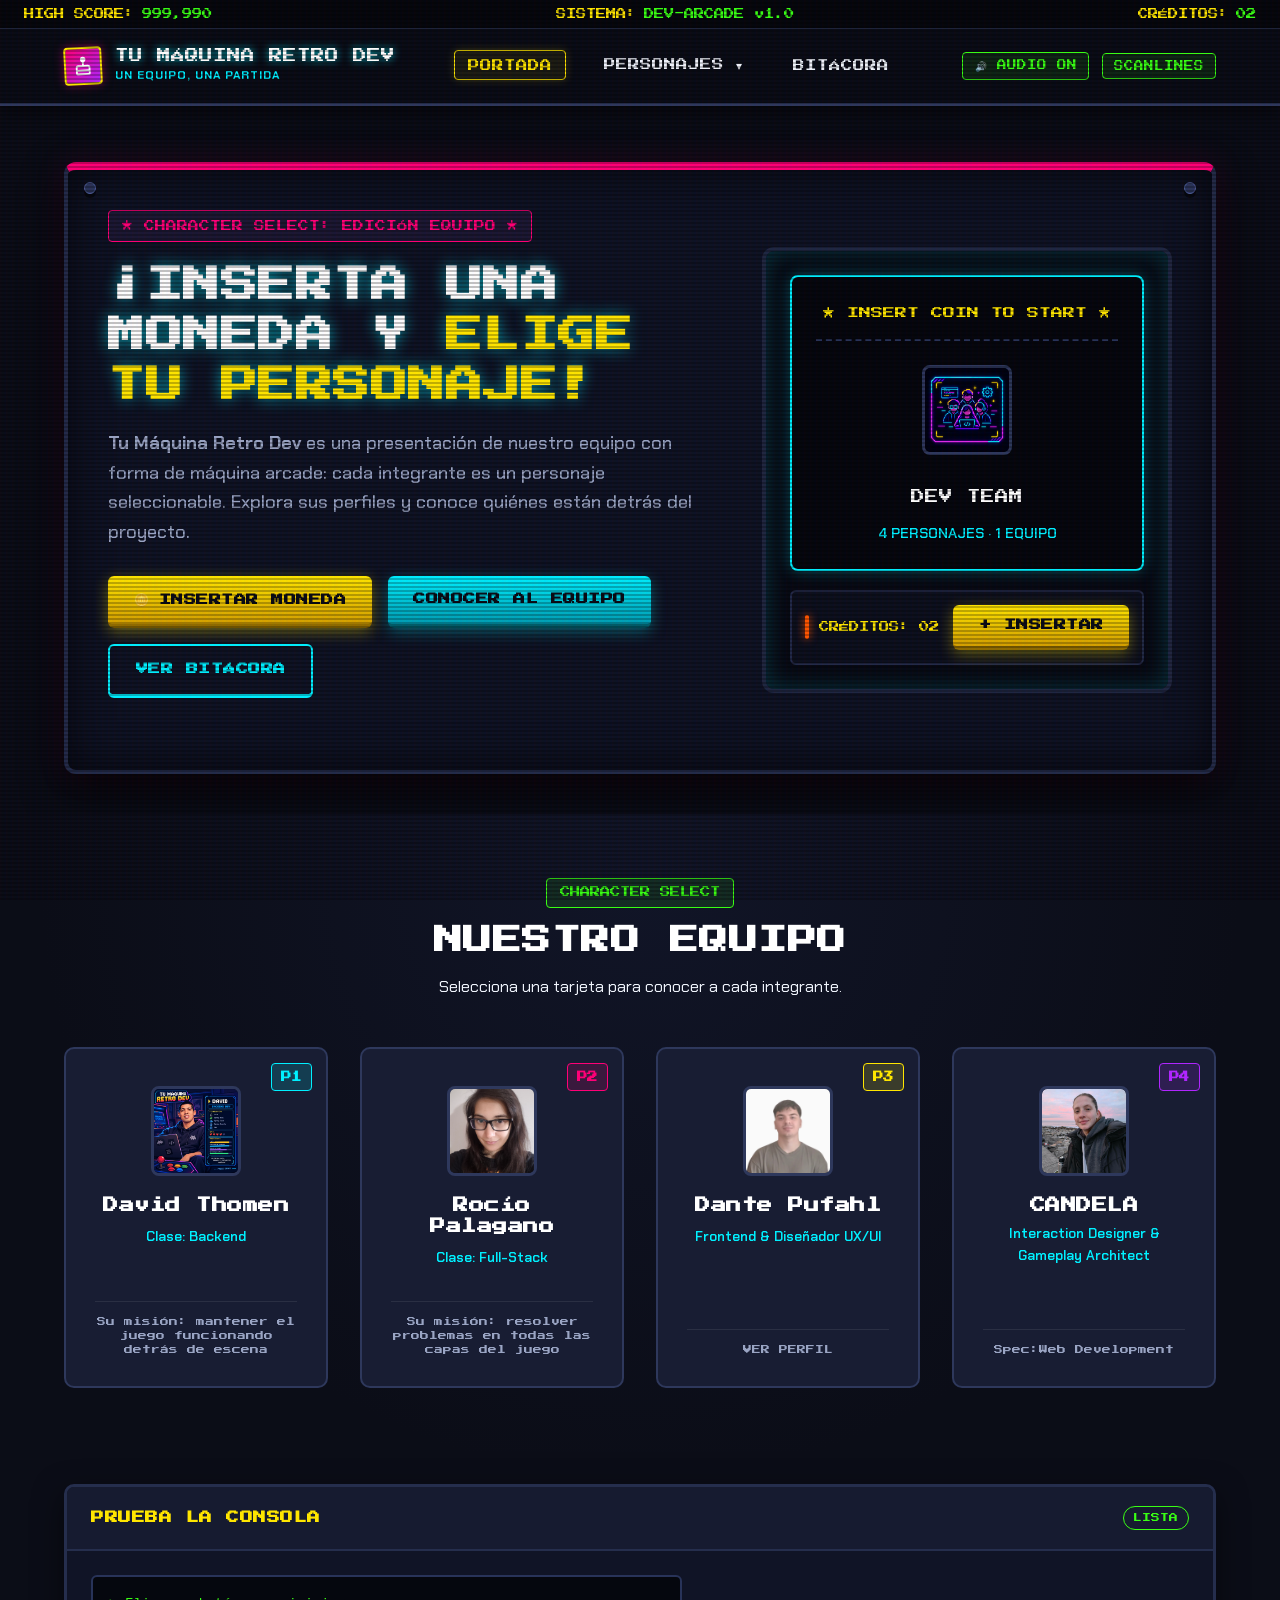
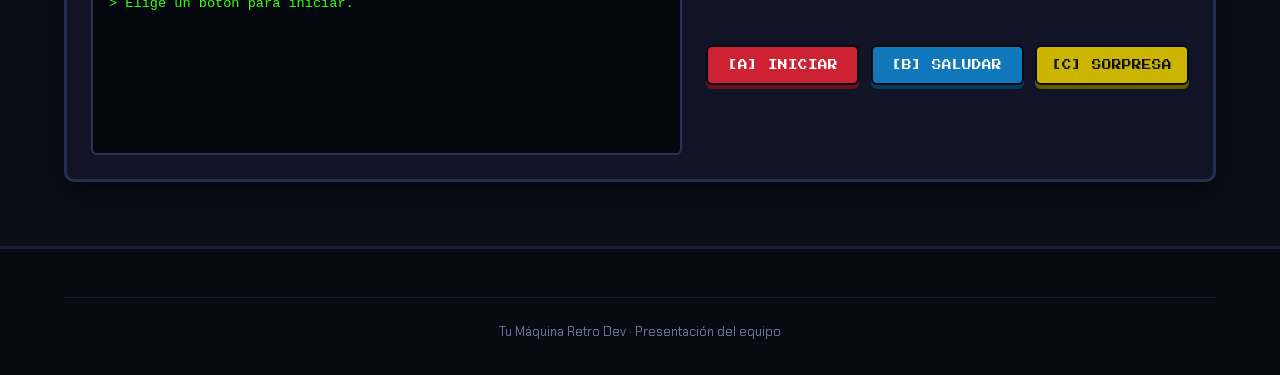
==== commit f856a7ec: "docs:cambio de formato de imagen de portada, cambio de tamaño de card de perfil de home y eliminacio" ====
--- a/index.html
+++ b/index.html
@@ -82,7 +82,7 @@
                   <!-- <div class="pixel-avatar-frame" aria-hidden="true">👾</div> -->
                   <div class="profile-avatar-large home-team-avatar">
 
-                    <img src="img/PortadoDevTeam.png" alt="Foto portada" class="home-team-avatar-image">
+                    <img src="img/PortadaDevTeam.webp" alt="Foto portada" class="home-team-avatar-image">
 
                   </div>
                   <div class="preview-name">DEV TEAM</div>
--- a/css/home.css
+++ b/css/home.css
@@ -523,12 +523,13 @@
 
 
 .home-team-avatar {
-  width: 150px;
-  height: 150px;
-  margin: 0 auto 20px auto;
-  border-color: var(--neon-yellow);
-  box-shadow: 0 0 20px rgba(255, 230, 0, 0.4);
-  border-radius: 20px;
+  width: 90px;
+  height: 90px;
+  margin: 0.5rem auto 1.2rem;
+  border: 3px solid var(--border-arcade);
+  border-radius: 8px;
+  background: #0e1222;
+  box-shadow: none;
   overflow: hidden
 }
 
@@ -536,5 +537,5 @@
   width: 100%;
   height: 100%;
   object-fit: cover;
-  border-radius: 20px
-}+  border-radius: 5px
+}
